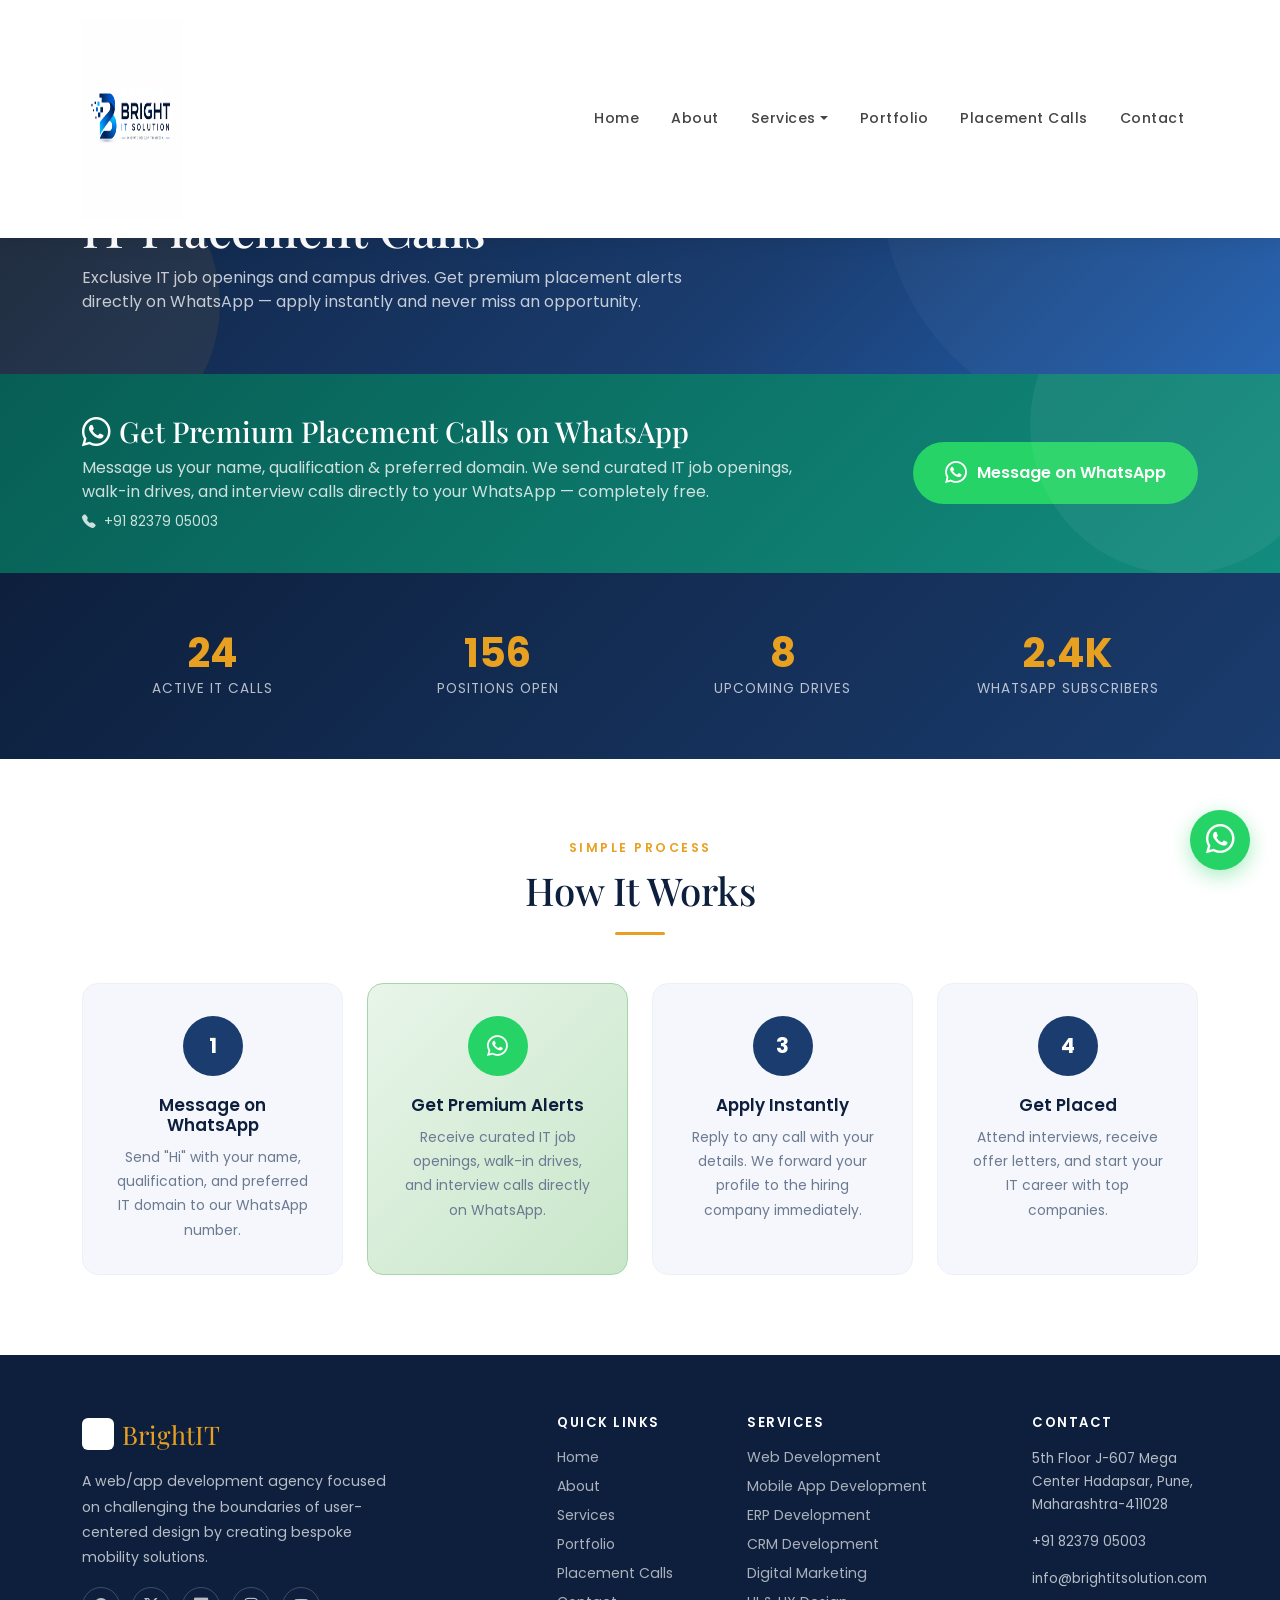
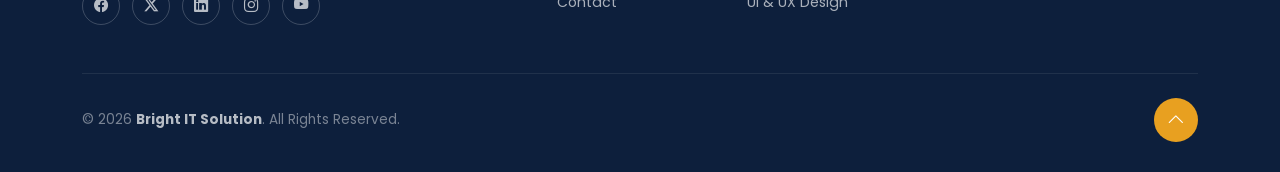
==== placement-calls-in-pune.html @ c4bff328 "Fix HTML syntax for image tag in navbar" ====
<!DOCTYPE html>
<html lang="en">
<head>
  <meta charset="UTF-8" />
  <meta name="viewport" content="width=device-width, initial-scale=1.0" />
  <title>Placement Calls - IT Recruitment | Bright IT Solution</title>

  <!-- Bootstrap 5 -->
  <link href="https://cdn.jsdelivr.net/npm/bootstrap@5.3.3/dist/css/bootstrap.min.css" rel="stylesheet" />
  <!-- Bootstrap Icons -->
  <link href="https://cdn.jsdelivr.net/npm/bootstrap-icons@1.11.3/font/bootstrap-icons.min.css" rel="stylesheet" />
  <!-- Google Fonts -->
  <link href="https://fonts.googleapis.com/css2?family=Poppins:wght@300;400;500;600;700&family=Playfair+Display:wght@700&display=swap" rel="stylesheet" />

  <style>
    :root {
      --primary: #1a3c6e;
      --accent: #e8a020;
      --dark: #0d1f3c;
      --light-bg: #f5f7fc;
      --text-muted-custom: #6c7a92;
      --success: #25d366;
      --success-dark: #128c7e;
      --whatsapp: #25d366;
    }

    * { scroll-behavior: smooth; }

    body {
      font-family: 'Poppins', sans-serif;
      color: #333;
      overflow-x: hidden;
      padding-top: 80px;
    }

    /* ── Navbar ── */
    .navbar {
      background: #fff;
      box-shadow: 0 2px 20px rgba(0,0,0,0.08);
      padding: 14px 0;
      transition: all 0.3s;
      z-index: 1050;
    }
    .navbar.scrolled {
      padding: 8px 0;
      box-shadow: 0 4px 30px rgba(0,0,0,0.12);
    }
    .navbar-brand {
      font-family: 'Playfair Display', serif;
      font-size: 1.6rem;
      color: var(--primary) !important;
      letter-spacing: 1px;
    }
    .navbar-brand span { color: var(--accent); }
    .nav-link {
      font-size: 0.88rem;
      font-weight: 500;
      color: #444 !important;
      letter-spacing: 0.5px;
      padding: 6px 14px !important;
      transition: color 0.2s;
    }
    .nav-link:hover, .nav-link.active { color: var(--accent) !important; }
    .dropdown-menu { border: none; box-shadow: 0 8px 30px rgba(0,0,0,0.1); border-radius: 10px; }
    .dropdown-item { font-size: 0.85rem; padding: 8px 20px; }
    .dropdown-item:hover { background: var(--light-bg); color: var(--primary); }

    /* ── Page Header ── */
    .page-header {
      background: linear-gradient(135deg, var(--dark) 0%, var(--primary) 60%, #2260b0 100%);
      padding: 80px 0 60px;
      position: relative;
      overflow: hidden;
    }
    .page-header::before {
      content: '';
      position: absolute;
      width: 500px;
      height: 500px;
      background: rgba(255,255,255,0.03);
      border-radius: 50%;
      top: -150px;
      right: -100px;
    }
    .page-header::after {
      content: '';
      position: absolute;
      width: 300px;
      height: 300px;
      background: rgba(232,160,32,0.08);
      border-radius: 50%;
      bottom: -80px;
      left: -80px;
    }
    .page-header h1 {
      font-family: 'Playfair Display', serif;
      color: #fff;
      font-size: clamp(2rem, 4vw, 3rem);
      position: relative;
      z-index: 2;
    }
    .page-header p {
      color: rgba(255,255,255,0.75);
      max-width: 600px;
      position: relative;
      z-index: 2;
    }
    .breadcrumb-nav {
      position: relative;
      z-index: 2;
    }
    .breadcrumb-nav a {
      color: rgba(255,255,255,0.6);
      text-decoration: none;
      font-size: 0.85rem;
      transition: color 0.2s;
    }
    .breadcrumb-nav a:hover { color: var(--accent); }
    .breadcrumb-nav span { color: rgba(255,255,255,0.4); font-size: 0.85rem; }

    /* ── WhatsApp CTA Banner ── */
    .whatsapp-banner {
      background: linear-gradient(135deg, #075e54, #128c7e);
      padding: 40px 0;
      position: relative;
      overflow: hidden;
    }
    .whatsapp-banner::before {
      content: '';
      position: absolute;
      width: 300px;
      height: 300px;
      background: rgba(255,255,255,0.05);
      border-radius: 50%;
      top: -100px;
      right: -50px;
    }
    .whatsapp-banner h3 {
      font-family: 'Playfair Display', serif;
      color: #fff;
      font-size: 1.8rem;
      margin-bottom: 0.5rem;
    }
    .whatsapp-banner p {
      color: rgba(255,255,255,0.8);
      margin-bottom: 0;
    }
    .btn-whatsapp {
      background: #25d366;
      color: #fff;
      border: none;
      padding: 14px 32px;
      border-radius: 50px;
      font-weight: 600;
      font-size: 1rem;
      transition: all 0.3s;
      display: inline-flex;
      align-items: center;
      gap: 10px;
      text-decoration: none;
    }
    .btn-whatsapp:hover {
      background: #128c7e;
      color: #fff;
      transform: translateY(-2px);
      box-shadow: 0 8px 25px rgba(37,211,102,0.4);
    }
    .btn-whatsapp i { font-size: 1.4rem; }
    .whatsapp-number {
      font-size: 0.85rem;
      color: rgba(255,255,255,0.7);
      margin-top: 0.5rem;
    }

    /* ── Section Titles ── */
    .section-subtitle {
      font-size: 0.78rem;
      font-weight: 600;
      letter-spacing: 2.5px;
      text-transform: uppercase;
      color: var(--accent);
      display: block;
      margin-bottom: 0.5rem;
    }
    .section-title {
      font-family: 'Playfair Display', serif;
      font-size: clamp(1.6rem, 3vw, 2.4rem);
      color: var(--dark);
      line-height: 1.3;
    }
    .section-divider {
      width: 50px; height: 3px;
      background: var(--accent);
      border-radius: 2px;
      margin: 1rem 0 1.5rem;
    }

    /* ── Filter Bar ── */
    .filter-bar {
      background: #fff;
      border-radius: 16px;
      padding: 1.5rem 2rem;
      box-shadow: 0 4px 25px rgba(0,0,0,0.06);
      margin-bottom: 2rem;
      display: flex;
      flex-wrap: wrap;
      gap: 1rem;
      align-items: center;
    }
    .filter-bar .filter-group {
      display: flex;
      align-items: center;
      gap: 0.5rem;
    }
    .filter-bar label {
      font-size: 0.85rem;
      font-weight: 500;
      color: var(--dark);
      margin-bottom: 0;
      white-space: nowrap;
    }
    .filter-bar .form-select, .filter-bar .form-control {
      border: 1.5px solid #e5e9f2;
      border-radius: 10px;
      padding: 10px 14px;
      font-size: 0.85rem;
      min-width: 180px;
    }
    .filter-bar .form-select:focus, .filter-bar .form-control:focus {
      border-color: var(--primary);
      box-shadow: 0 0 0 3px rgba(26,60,110,0.1);
    }
    .btn-filter {
      background: var(--primary);
      color: #fff;
      border: none;
      padding: 10px 24px;
      border-radius: 10px;
      font-weight: 500;
      font-size: 0.85rem;
      transition: all 0.3s;
    }
    .btn-filter:hover { background: var(--dark); }
    .btn-reset {
      background: transparent;
      color: var(--text-muted-custom);
      border: 1.5px solid #e5e9f2;
      padding: 10px 24px;
      border-radius: 10px;
      font-weight: 500;
      font-size: 0.85rem;
      transition: all 0.3s;
    }
    .btn-reset:hover { border-color: var(--primary); color: var(--primary); }

    /* ── Call Cards ── */
    .call-card {
      background: #fff;
      border-radius: 16px;
      padding: 0;
      box-shadow: 0 4px 25px rgba(0,0,0,0.06);
      border: 1px solid #eef0f8;
      transition: all 0.35s;
      overflow: hidden;
      height: 100%;
    }
    .call-card:hover {
      box-shadow: 0 20px 50px rgba(26,60,110,0.1);
      transform: translateY(-6px);
      border-color: transparent;
    }
    .call-card .card-header {
      background: linear-gradient(135deg, var(--primary), var(--dark));
      padding: 1.2rem 1.5rem;
      color: #fff;
      display: flex;
      justify-content: space-between;
      align-items: center;
    }
    .call-card .card-header h5 {
      font-size: 1rem;
      font-weight: 600;
      margin: 0;
    }
    .call-card .card-header .company-badge {
      background: rgba(255,255,255,0.15);
      padding: 4px 12px;
      border-radius: 20px;
      font-size: 0.75rem;
      font-weight: 500;
    }
    .call-card .card-body {
      padding: 1.5rem;
    }
    .call-card .detail-row {
      display: flex;
      align-items: center;
      gap: 0.75rem;
      margin-bottom: 0.75rem;
      font-size: 0.87rem;
      color: var(--text-muted-custom);
    }
    .call-card .detail-row i {
      color: var(--primary);
      font-size: 1rem;
      width: 20px;
      text-align: center;
    }
    .call-card .detail-row strong {
      color: var(--dark);
      font-weight: 600;
    }
    .call-card .tags {
      display: flex;
      flex-wrap: wrap;
      gap: 0.4rem;
      margin: 1rem 0;
    }
    .call-card .tag {
      background: var(--light-bg);
      color: var(--primary);
      padding: 4px 12px;
      border-radius: 20px;
      font-size: 0.75rem;
      font-weight: 500;
    }
    .call-card .card-footer {
      padding: 1rem 1.5rem;
      border-top: 1px solid #eef0f8;
      display: flex;
      justify-content: space-between;
      align-items: center;
    }
    .call-card .status-badge {
      padding: 4px 12px;
      border-radius: 20px;
      font-size: 0.75rem;
      font-weight: 600;
    }
    .status-open { background: #e8f5e9; color: #28a745; }
    .status-closed { background: #f8d7da; color: #dc3545; }
    .status-upcoming { background: #fff3cd; color: #856404; }
    .btn-apply {
      background: var(--accent);
      color: #fff;
      border: none;
      padding: 8px 24px;
      border-radius: 50px;
      font-weight: 600;
      font-size: 0.85rem;
      transition: all 0.3s;
    }
    .btn-apply:hover { background: #c8891a; color: #fff; transform: translateY(-2px); }
    .btn-apply:disabled {
      background: #ccc;
      cursor: not-allowed;
      transform: none;
    }

    /* ── Premium Badge ── */
    .premium-badge {
      position: absolute;
      top: 12px;
      right: 12px;
      background: linear-gradient(135deg, #ffd700, #ffaa00);
      color: #fff;
      padding: 4px 12px;
      border-radius: 20px;
      font-size: 0.7rem;
      font-weight: 700;
      text-transform: uppercase;
      letter-spacing: 1px;
      z-index: 10;
      box-shadow: 0 4px 15px rgba(255,170,0,0.3);
    }
    .call-card-wrapper {
      position: relative;
    }

    /* ── Upcoming Drives ── */
    #upcoming { padding: 80px 0; background: var(--light-bg); }
    .drive-card {
      background: #fff;
      border-radius: 16px;
      padding: 1.5rem;
      box-shadow: 0 4px 25px rgba(0,0,0,0.06);
      border: 1px solid #eef0f8;
      transition: all 0.35s;
      display: flex;
      align-items: flex-start;
      gap: 1.2rem;
    }
    .drive-card:hover {
      box-shadow: 0 15px 40px rgba(26,60,110,0.08);
      transform: translateY(-4px);
    }
    .drive-date {
      min-width: 70px;
      text-align: center;
      background: var(--primary);
      color: #fff;
      border-radius: 12px;
      padding: 0.8rem 0.5rem;
    }
    .drive-date .day {
      font-size: 1.5rem;
      font-weight: 700;
      line-height: 1;
      display: block;
    }
    .drive-date .month {
      font-size: 0.7rem;
      text-transform: uppercase;
      letter-spacing: 1px;
    }
    .drive-info h5 {
      font-size: 1rem;
      font-weight: 600;
      color: var(--dark);
      margin-bottom: 0.3rem;
    }
    .drive-info p {
      font-size: 0.85rem;
      color: var(--text-muted-custom);
      margin: 0;
      line-height: 1.6;
    }
    .drive-info .meta {
      display: flex;
      flex-wrap: wrap;
      gap: 1rem;
      margin-top: 0.5rem;
      font-size: 0.8rem;
      color: var(--text-muted-custom);
    }
    .drive-info .meta i { color: var(--accent); margin-right: 4px; }

    /* ── How It Works ── */
    #how-it-works { padding: 80px 0; background: #fff; }
    .step-card {
      background: var(--light-bg);
      border-radius: 16px;
      padding: 2rem;
      height: 100%;
      text-align: center;
      position: relative;
      border: 1px solid #eef0f8;
      transition: all 0.35s;
    }
    .step-card:hover {
      background: #fff;
      box-shadow: 0 15px 40px rgba(26,60,110,0.08);
      transform: translateY(-4px);
    }
    .step-number-circle {
      width: 60px; height: 60px;
      border-radius: 50%;
      background: var(--primary);
      color: #fff;
      display: flex; align-items: center; justify-content: center;
      font-weight: 700;
      font-size: 1.3rem;
      margin: 0 auto 1.2rem;
    }
    .step-card h5 { font-size: 1.05rem; font-weight: 600; color: var(--dark); margin-bottom: 0.6rem; }
    .step-card p { font-size: 0.87rem; color: var(--text-muted-custom); line-height: 1.75; margin: 0; }
    .whatsapp-step {
      background: linear-gradient(135deg, #e8f5e9, #c8e6c9);
      border-color: #a5d6a7;
    }
    .whatsapp-step .step-number-circle {
      background: #25d366;
    }

    /* ── Stats ── */
    .stats-section {
      background: linear-gradient(135deg, var(--dark), var(--primary));
      padding: 60px 0;
    }
    .stats-section .stat-item {
      text-align: center;
      color: #fff;
    }
    .stats-section .stat-item .number {
      font-size: 2.5rem;
      font-weight: 700;
      color: var(--accent);
      line-height: 1;
    }
    .stats-section .stat-item .label {
      font-size: 0.85rem;
      color: rgba(255,255,255,0.7);
      margin-top: 6px;
      text-transform: uppercase;
      letter-spacing: 1px;
    }

    /* ── Floating WhatsApp Button ── */
    .float-whatsapp {
      position: fixed;
      bottom: 30px;
      right: 30px;
      width: 60px;
      height: 60px;
      background: #25d366;
      color: #fff;
      border-radius: 50%;
      display: flex;
      align-items: center;
      justify-content: center;
      font-size: 1.8rem;
      box-shadow: 0 6px 20px rgba(37,211,102,0.4);
      z-index: 9999;
      transition: all 0.3s;
      text-decoration: none;
      animation: pulse 2s infinite;
    }
    .float-whatsapp:hover {
      background: #128c7e;
      color: #fff;
      transform: scale(1.1);
    }
    @keyframes pulse {
      0% { box-shadow: 0 0 0 0 rgba(37,211,102,0.5); }
      70% { box-shadow: 0 0 0 15px rgba(37,211,102,0); }
      100% { box-shadow: 0 0 0 0 rgba(37,211,102,0); }
    }

    /* ── Footer ── */
    footer {
      background: var(--dark);
      color: rgba(255,255,255,0.7);
      padding: 60px 0 30px;
    }
    footer .brand {
      font-family: 'Playfair Display', serif;
      font-size: 1.6rem;
      color: #fff;
    }
    footer .brand span { color: var(--accent); }
    footer h6 { color: #fff; font-weight: 600; text-transform: uppercase; letter-spacing: 1.5px; font-size: 0.82rem; margin-bottom: 1rem; }
    footer a { color: rgba(255,255,255,0.65); text-decoration: none; font-size: 0.88rem; transition: color 0.2s; display: block; margin-bottom: 8px; }
    footer a:hover { color: var(--accent); }
    .social-btn {
      display: inline-flex; align-items: center; justify-content: center;
      width: 38px; height: 38px;
      border-radius: 50%;
      border: 1.5px solid rgba(255,255,255,0.2);
      color: rgba(255,255,255,0.7) !important;
      font-size: 0.9rem;
      transition: all 0.3s;
      margin-right: 8px;
    }
    .social-btn:hover { background: var(--accent); border-color: var(--accent); color: #fff !important; transform: translateY(-3px); }
    .footer-bottom {
      border-top: 1px solid rgba(255,255,255,0.08);
      margin-top: 40px;
      padding-top: 24px;
      font-size: 0.85rem;
      color: rgba(255,255,255,0.45);
    }
    .back-to-top {
      width: 44px; height: 44px;
      background: var(--accent);
      color: #fff;
      border-radius: 50%;
      display: flex; align-items: center; justify-content: center;
      font-size: 1.1rem;
      cursor: pointer;
      transition: all 0.3s;
      border: none;
    }
    .back-to-top:hover { background: #c8891a; transform: translateY(-3px); }

    /* ── Animations ── */
    .fade-up {
      opacity: 0;
      transform: translateY(30px);
      transition: opacity 0.6s ease, transform 0.6s ease;
    }
    .fade-up.visible { opacity: 1; transform: translateY(0); }

    @media (max-width: 991px) {
      .filter-bar { flex-direction: column; align-items: stretch; }
      .filter-bar .filter-group { width: 100%; }
      .filter-bar .form-select, .filter-bar .form-control { width: 100%; }
      .whatsapp-banner { text-align: center; }
      .whatsapp-banner .btn-whatsapp { margin-top: 1rem; }
    }
  </style>
<base target="_blank">
</head>
<body>

<!-- ══════════════ NAVBAR ══════════════ -->
<nav class="navbar navbar-expand-lg fixed-top" id="mainNav">
  <div class="container">
    <a class="navbar-brand d-flex align-items-center gap-2" href="index.html">
      <img src="logo.jpg" alt="Bright IT Solution" style="height:200px;width:100px";>
    </a>
    <button class="navbar-toggler border-0" type="button" data-bs-toggle="collapse" data-bs-target="#navMenu" aria-controls="navMenu" aria-expanded="false" aria-label="Toggle navigation">
      <span class="navbar-toggler-icon"></span>
    </button>
    <div class="collapse navbar-collapse" id="navMenu">
      <ul class="navbar-nav ms-auto align-items-lg-center gap-lg-1">
        <li class="nav-item"><a class="nav-link" href="index.html">Home</a></li>
        <li class="nav-item"><a class="nav-link" href="index.html#about">About</a></li>
        <li class="nav-item dropdown">
          <a class="nav-link dropdown-toggle" href="index.html#services" role="button" data-bs-toggle="dropdown">Services</a>
          <ul class="dropdown-menu">
            <li><a class="dropdown-item" href="index.html#services">Web Development</a></li>
            <li><a class="dropdown-item" href="index.html#services">Mobile App Development</a></li>
            <li><a class="dropdown-item" href="index.html#services">ERP Development</a></li>
            <li><a class="dropdown-item" href="index.html#services">Design UI &amp; UX</a></li>
            <li><a class="dropdown-item" href="index.html#services">CRM Development</a></li>
            <li><a class="dropdown-item" href="index.html#services">Digital Marketing</a></li>
            <li><a class="dropdown-item" href="index.html#services">Finance Domain</a></li>
            <li><a class="dropdown-item" href="index.html#services">Bank Application Domain</a></li>
            <li><a class="dropdown-item" href="index.html#services">Health Care Domain</a></li>
          </ul>
        </li>
        <li class="nav-item"><a class="nav-link" href="index.html#portfolio">Portfolio</a></li>
        <li class="nav-item"><a class="nav-link" href="placement-calls-in-pune.html">Placement Calls</a></li>
        <li class="nav-item"><a class="nav-link" href="index.html#contact">Contact</a></li>
      </ul>
    </div>
  </div>
</nav>

<!-- ══════════════ PAGE HEADER ══════════════ -->
<section class="page-header">
  <div class="container position-relative" style="z-index:2">
    <div class="breadcrumb-nav mb-3">
      <a href="index.html">Home</a>
      <span class="mx-2">/</span>
      <span style="color:var(--accent);font-size:0.85rem;">Placement Calls</span>
    </div>
    <h1>IT Placement Calls</h1>
    <p class="mb-0">Exclusive IT job openings and campus drives. Get premium placement alerts directly on WhatsApp — apply instantly and never miss an opportunity.</p>
  </div>
</section>

<!-- ══════════════ WHATSAPP CTA BANNER ══════════════ -->
<section class="whatsapp-banner">
  <div class="container">
    <div class="row align-items-center">
      <div class="col-lg-8">
        <h3><i class="bi bi-whatsapp me-2"></i>Get Premium Placement Calls on WhatsApp</h3>
        <p class="mb-0">Message us your name, qualification & preferred domain. We send curated IT job openings, walk-in drives, and interview calls directly to your WhatsApp — completely free.</p>
        <p class="whatsapp-number"><i class="bi bi-telephone-fill me-1"></i> +91 82379 05003</p>
      </div>
      <div class="col-lg-4 text-lg-end mt-3 mt-lg-0">
        <a href="https://wa.me/918237905003?text=Hi%2C%20I%20am%20interested%20in%20IT%20placement%20calls.%20My%20name%20is%20[Your%20Name]%20and%20I%20am%20a%20[Your%20Qualification]%20graduate%20looking%20for%20opportunities%20in%20[Your%20Domain]." 
           class="btn-whatsapp" target="_blank">
          <i class="bi bi-whatsapp"></i> Message on WhatsApp
        </a>
      </div>
    </div>
  </div>
</section>

<!-- ══════════════ STATS BAR ══════════════ -->
<section class="stats-section">
  <div class="container">
    <div class="row g-4">
      <div class="col-6 col-md-3">
        <div class="stat-item">
          <div class="number">24</div>
          <div class="label">Active IT Calls</div>
        </div>
      </div>
      <div class="col-6 col-md-3">
        <div class="stat-item">
          <div class="number">156</div>
          <div class="label">Positions Open</div>
        </div>
      </div>
      <div class="col-6 col-md-3">
        <div class="stat-item">
          <div class="number">8</div>
          <div class="label">Upcoming Drives</div>
        </div>
      </div>
      <div class="col-6 col-md-3">
        <div class="stat-item">
          <div class="number">2.4K</div>
          <div class="label">WhatsApp Subscribers</div>
        </div>
      </div>
    </div>
  </div>
</section>

<!-- ══════════════ HOW IT WORKS ══════════════ -->
<section id="how-it-works">
  <div class="container">
    <div class="text-center mb-5 fade-up">
      <span class="section-subtitle">Simple Process</span>
      <h2 class="section-title">How It Works</h2>
      <div class="section-divider mx-auto"></div>
    </div>
    <div class="row g-4">
      <div class="col-md-6 col-lg-3 fade-up">
        <div class="step-card">
          <div class="step-number-circle">1</div>
          <h5>Message on WhatsApp</h5>
          <p>Send "Hi" with your name, qualification, and preferred IT domain to our WhatsApp number.</p>
        </div>
      </div>
      <div class="col-md-6 col-lg-3 fade-up">
        <div class="step-card whatsapp-step">
          <div class="step-number-circle"><i class="bi bi-whatsapp"></i></div>
          <h5>Get Premium Alerts</h5>
          <p>Receive curated IT job openings, walk-in drives, and interview calls directly on WhatsApp.</p>
        </div>
      </div>
      <div class="col-md-6 col-lg-3 fade-up">
        <div class="step-card">
          <div class="step-number-circle">3</div>
          <h5>Apply Instantly</h5>
          <p>Reply to any call with your details. We forward your profile to the hiring company immediately.</p>
        </div>
      </div>
      <div class="col-md-6 col-lg-3 fade-up">
        <div class="step-card">
          <div class="step-number-circle">4</div>
          <h5>Get Placed</h5>
          <p>Attend interviews, receive offer letters, and start your IT career with top companies.</p>
        </div>
      </div>
    </div>
  </div>
</section>

<!-- ══════════════ FOOTER ══════════════ -->
<footer>
  <div class="container">
    <div class="row g-4">
      <div class="col-lg-4">
        <div class="brand mb-3 d-flex align-items-center gap-2">
          <img src="logo.jpg" alt="Bright IT Solution" style="height:32px;width:auto;border-radius:6px;filter:brightness(0) invert(1);">
          <span>Bright<span>IT</span></span>
        </div>
        <p style="font-size:0.88rem;line-height:1.8;max-width:320px">A web/app development agency focused on challenging the boundaries of user-centered design by creating bespoke mobility solutions.</p>
        <div class="mt-3">
          <a href="#" class="social-btn"><i class="bi bi-facebook"></i></a>
          <a href="#" class="social-btn"><i class="bi bi-twitter-x"></i></a>
          <a href="#" class="social-btn"><i class="bi bi-linkedin"></i></a>
          <a href="#" class="social-btn"><i class="bi bi-instagram"></i></a>
          <a href="#" class="social-btn"><i class="bi bi-youtube"></i></a>
        </div>
      </div>
      <div class="col-sm-6 col-lg-2 offset-lg-1">
        <h6>Quick Links</h6>
        <a href="index.html">Home</a>
        <a href="index.html#about">About</a>
        <a href="index.html#services">Services</a>
        <a href="index.html#portfolio">Portfolio</a>
        <a href="placement-calls.html">Placement Calls</a>
        <a href="index.html#contact">Contact</a>
      </div>
      <div class="col-sm-6 col-lg-3">
        <h6>Services</h6>
        <a href="index.html#services">Web Development</a>
        <a href="index.html#services">Mobile App Development</a>
        <a href="index.html#services">ERP Development</a>
        <a href="index.html#services">CRM Development</a>
        <a href="index.html#services">Digital Marketing</a>
        <a href="index.html#services">UI &amp; UX Design</a>
      </div>
      <div class="col-lg-2">
        <h6>Contact</h6>
        <p style="font-size:0.85rem;line-height:1.7">5th Floor J-607 Mega Center Hadapsar, Pune, Maharashtra-411028</p>
        <p style="font-size:0.85rem">+91 82379 05003</p>
        <p style="font-size:0.85rem">info@brightitsolution.com</p>
      </div>
    </div>
    <div class="footer-bottom d-flex flex-wrap justify-content-between align-items-center gap-3">
      <p class="mb-0">&copy; 2026 <strong style="color:rgba(255,255,255,0.7)">Bright IT Solution</strong>. All Rights Reserved.</p>
      <button class="back-to-top" onclick="window.scrollTo({top:0,behavior:'smooth'})" aria-label="Back to top">
        <i class="bi bi-chevron-up"></i>
      </button>
    </div>
  </div>
</footer>

<!-- ══════════════ FLOATING WHATSAPP BUTTON ══════════════ -->
<a href="https://wa.me/918237905003?text=Hi%2C%20I%20am%20interested%20in%20IT%20placement%20calls.%20My%20name%20is%20[Your%20Name]%20and%20I%20am%20a%20[Your%20Qualification]%20graduate%20looking%20for%20opportunities%20in%20[Your%20Domain]." 
   class="float-whatsapp" target="_blank" title="Get Placement Calls on WhatsApp">
  <i class="bi bi-whatsapp"></i>
</a>

<!-- Bootstrap JS -->
<script src="https://cdn.jsdelivr.net/npm/bootstrap@5.3.3/dist/js/bootstrap.bundle.min.js"></script>

<script>
  // Navbar scroll effect
  window.addEventListener('scroll', () => {
    const nav = document.getElementById('mainNav');
    nav.classList.toggle('scrolled', window.scrollY > 50);
  });

  // Intersection Observer for fade-up animations
  const observer = new IntersectionObserver((entries) => {
    entries.forEach((entry, i) => {
      if (entry.isIntersecting) {
        setTimeout(() => entry.target.classList.add('visible'), i * 80);
        observer.unobserve(entry.target);
      }
    });
  }, { threshold: 0.1 });

  document.querySelectorAll('.fade-up').forEach(el => observer.observe(el));

  // Filter functionality
  function applyFilters() {
    const domain = document.getElementById('filterDomain').value;
    const exp = document.getElementById('filterExp').value;
    const location = document.getElementById('filterLocation').value;
    const cards = document.querySelectorAll('.call-card-wrapper');

    cards.forEach(card => {
      const cardDomain = card.dataset.domain;
      const cardExp = card.dataset.exp;
      const cardLocation = card.dataset.location;

      const matchDomain = domain === 'all' || cardDomain === domain;
      const matchExp = exp === 'all' || cardExp === exp;
      const matchLocation = location === 'all' || cardLocation === location;

      if (matchDomain && matchExp && matchLocation) {
        card.style.display = 'block';
        setTimeout(() => card.style.opacity = '1', 10);
      } else {
        card.style.opacity = '0';
        setTimeout(() => card.style.display = 'none', 300);
      }
    });
  }

  function resetFilters() {
    document.getElementById('filterDomain').value = 'all';
    document.getElementById('filterExp').value = 'all';
    document.getElementById('filterLocation').value = 'all';
    const cards = document.querySelectorAll('.call-card-wrapper');
    cards.forEach(card => {
      card.style.display = 'block';
      setTimeout(() => card.style.opacity = '1', 10);
    });
  }

  // Smooth active nav link on scroll
  const sections = document.querySelectorAll('section[id]');
  window.addEventListener('scroll', () => {
    let current = '';
    sections.forEach(s => {
      if (window.scrollY >= s.offsetTop - 120) current = s.id;
    });
    document.querySelectorAll('.nav-link').forEach(link => {
      link.classList.toggle('active', link.getAttribute('href') === '#' + current);
    });
  });
</script>
</body>
</html>
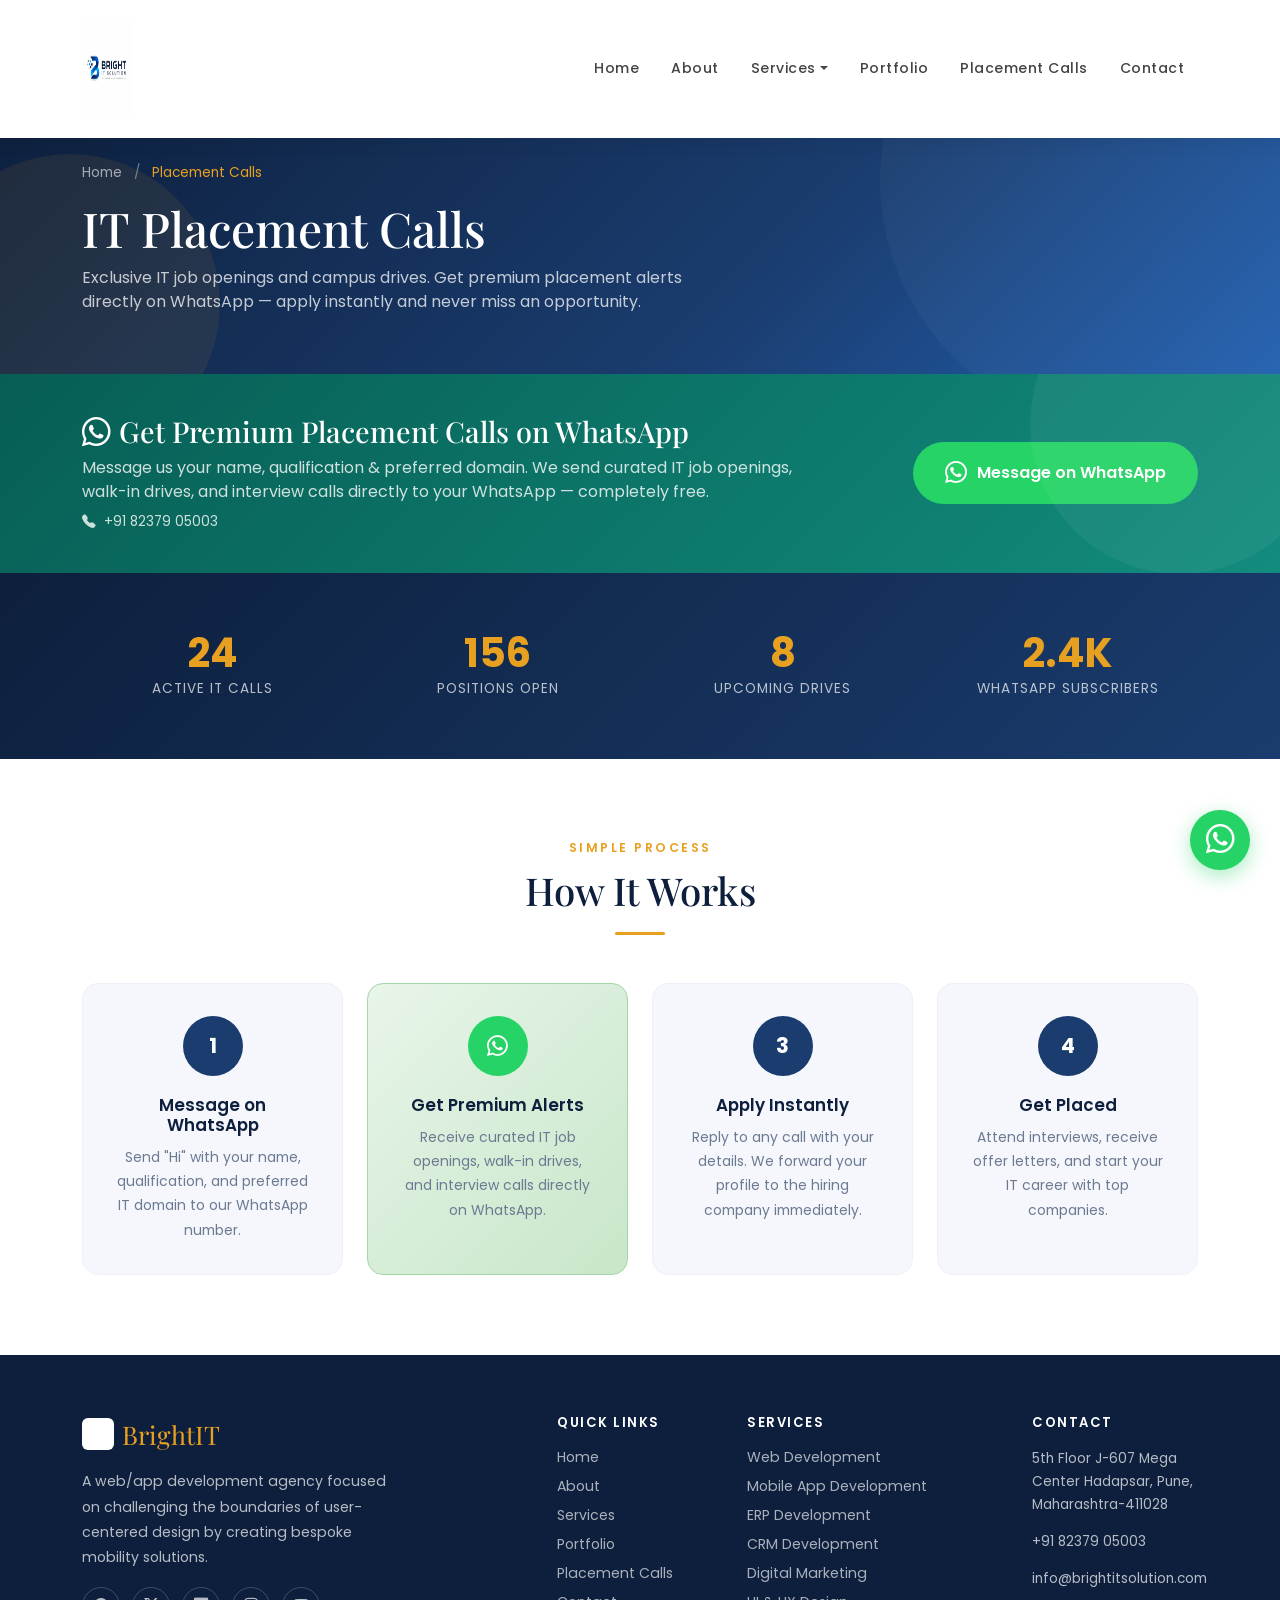
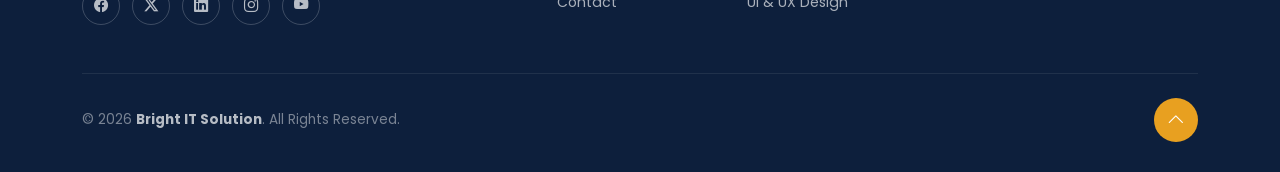
==== commit 171cfa80: "Resize logo image in navbar" ====
--- a/placement-calls-in-pune.html
+++ b/placement-calls-in-pune.html
@@ -596,7 +596,7 @@
 <nav class="navbar navbar-expand-lg fixed-top" id="mainNav">
   <div class="container">
     <a class="navbar-brand d-flex align-items-center gap-2" href="index.html">
-      <img src="logo.jpg" alt="Bright IT Solution" style="height:200px;width:100px";>
+      <img src="logo.jpg" alt="Bright IT Solution" style="height:100px;width:50px";>
     </a>
     <button class="navbar-toggler border-0" type="button" data-bs-toggle="collapse" data-bs-target="#navMenu" aria-controls="navMenu" aria-expanded="false" aria-label="Toggle navigation">
       <span class="navbar-toggler-icon"></span>
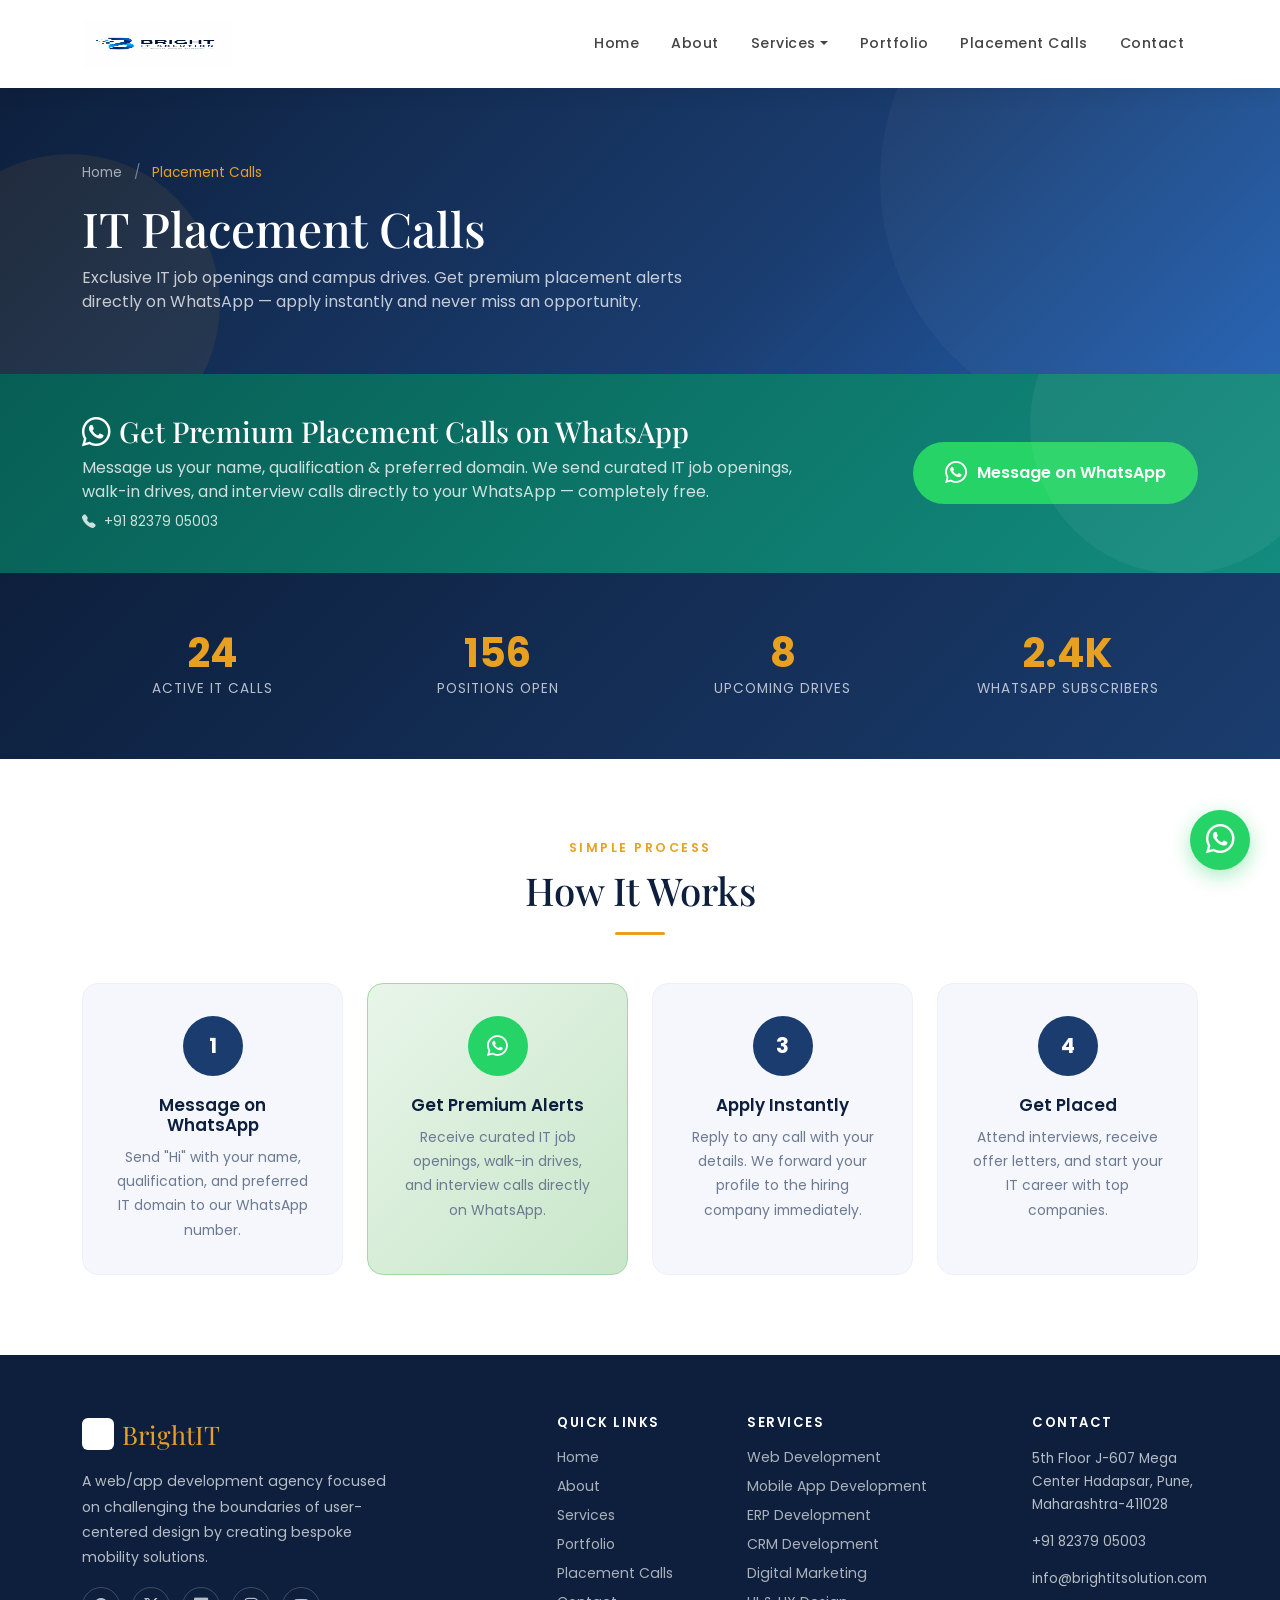
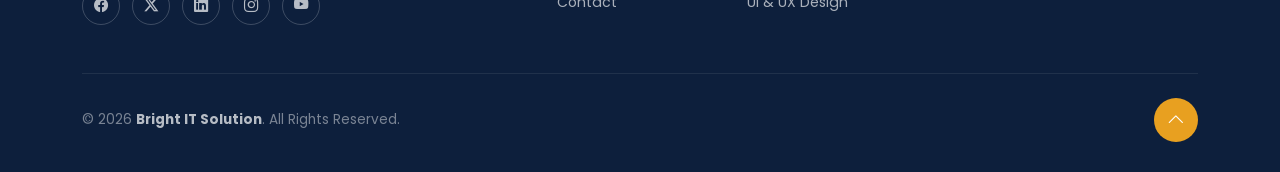
==== commit 8bea52ce: "Adjust logo dimensions in navbar" ====
--- a/placement-calls-in-pune.html
+++ b/placement-calls-in-pune.html
@@ -596,7 +596,7 @@
 <nav class="navbar navbar-expand-lg fixed-top" id="mainNav">
   <div class="container">
     <a class="navbar-brand d-flex align-items-center gap-2" href="index.html">
-      <img src="logo.jpg" alt="Bright IT Solution" style="height:100px;width:50px";>
+      <img src="logo.jpg" alt="Bright IT Solution" style="height:50px;width:150px";>
     </a>
     <button class="navbar-toggler border-0" type="button" data-bs-toggle="collapse" data-bs-target="#navMenu" aria-controls="navMenu" aria-expanded="false" aria-label="Toggle navigation">
       <span class="navbar-toggler-icon"></span>
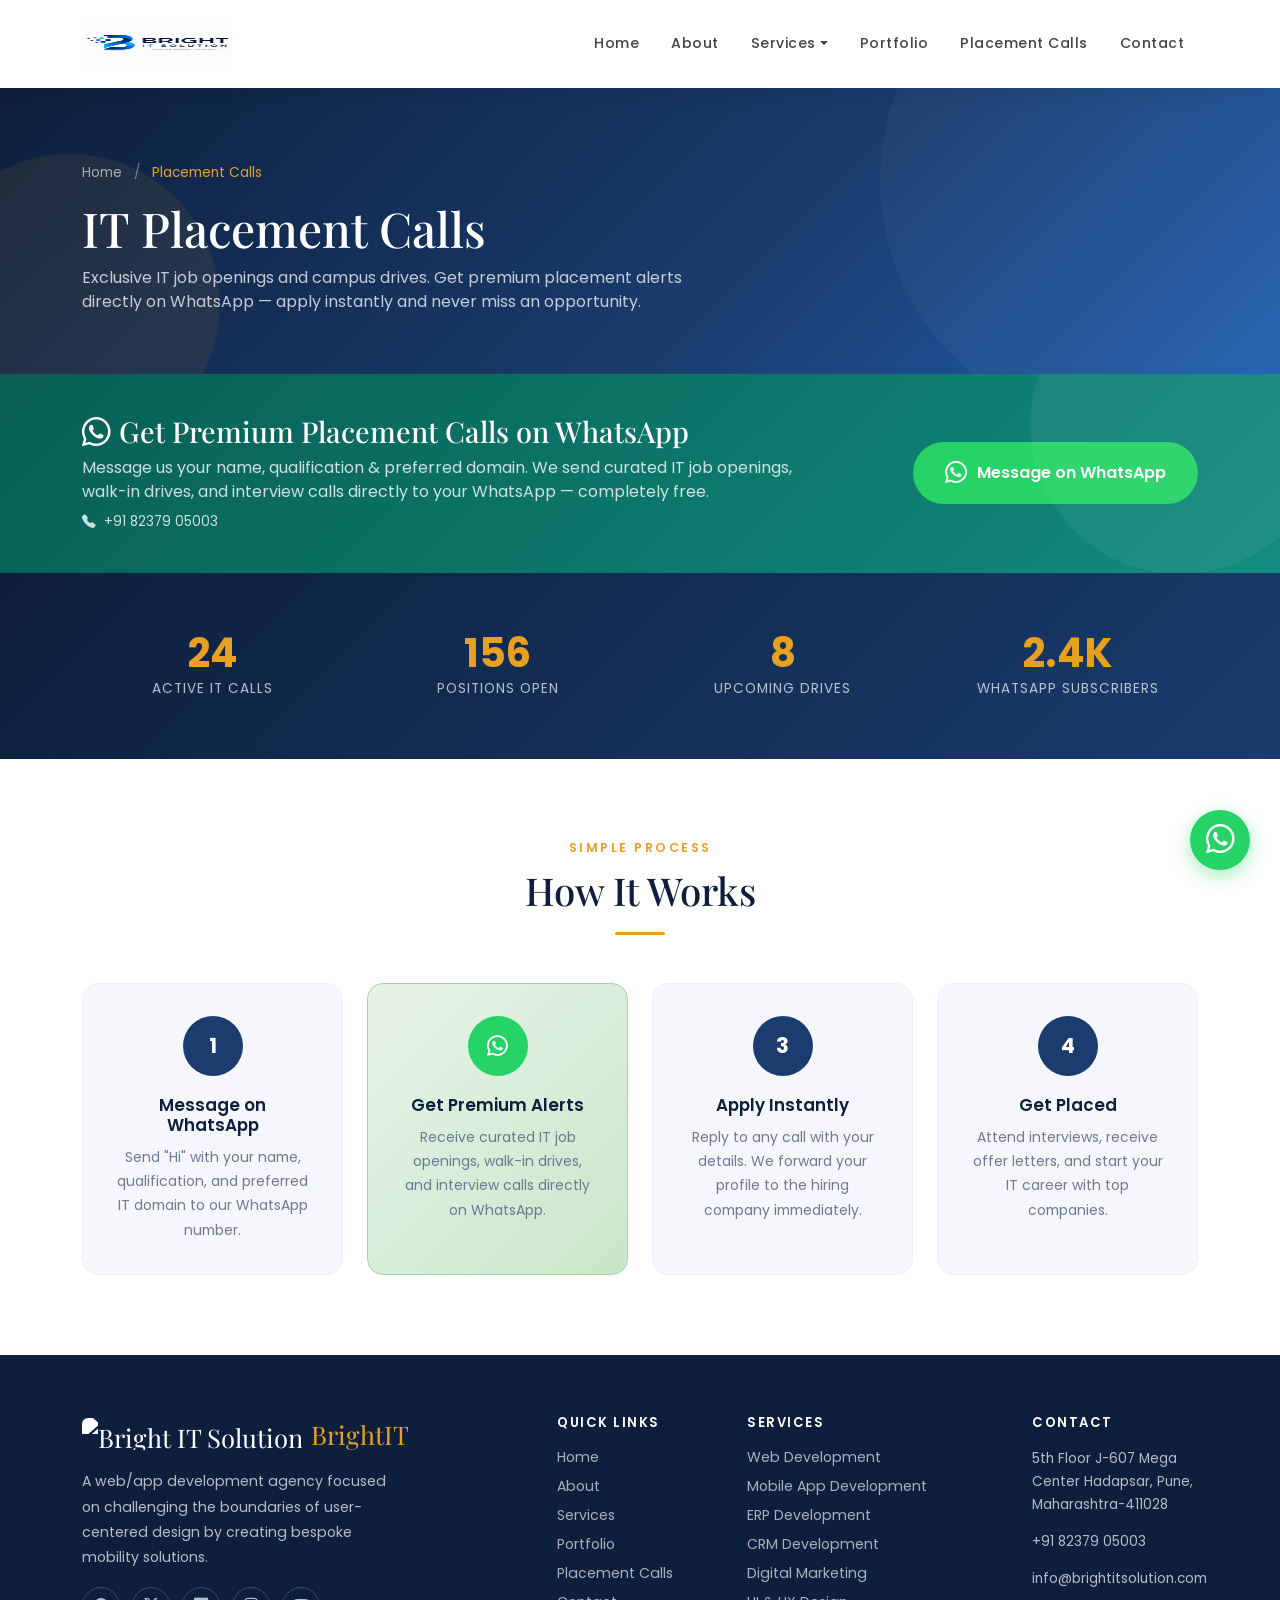
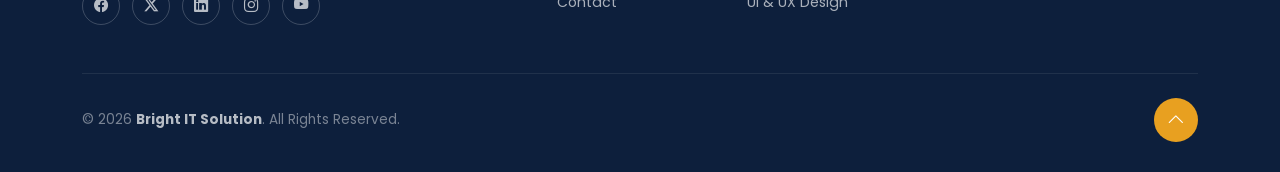
==== commit 009700ff: "Replace logo image from logo.jpg to logo.png" ====
--- a/placement-calls-in-pune.html
+++ b/placement-calls-in-pune.html
@@ -596,7 +596,7 @@
 <nav class="navbar navbar-expand-lg fixed-top" id="mainNav">
   <div class="container">
     <a class="navbar-brand d-flex align-items-center gap-2" href="index.html">
-      <img src="logo.jpg" alt="Bright IT Solution" style="height:50px;width:150px";>
+      <img src="logo.png" alt="Bright IT Solution" style="height:50px;width:150px";>
     </a>
     <button class="navbar-toggler border-0" type="button" data-bs-toggle="collapse" data-bs-target="#navMenu" aria-controls="navMenu" aria-expanded="false" aria-label="Toggle navigation">
       <span class="navbar-toggler-icon"></span>
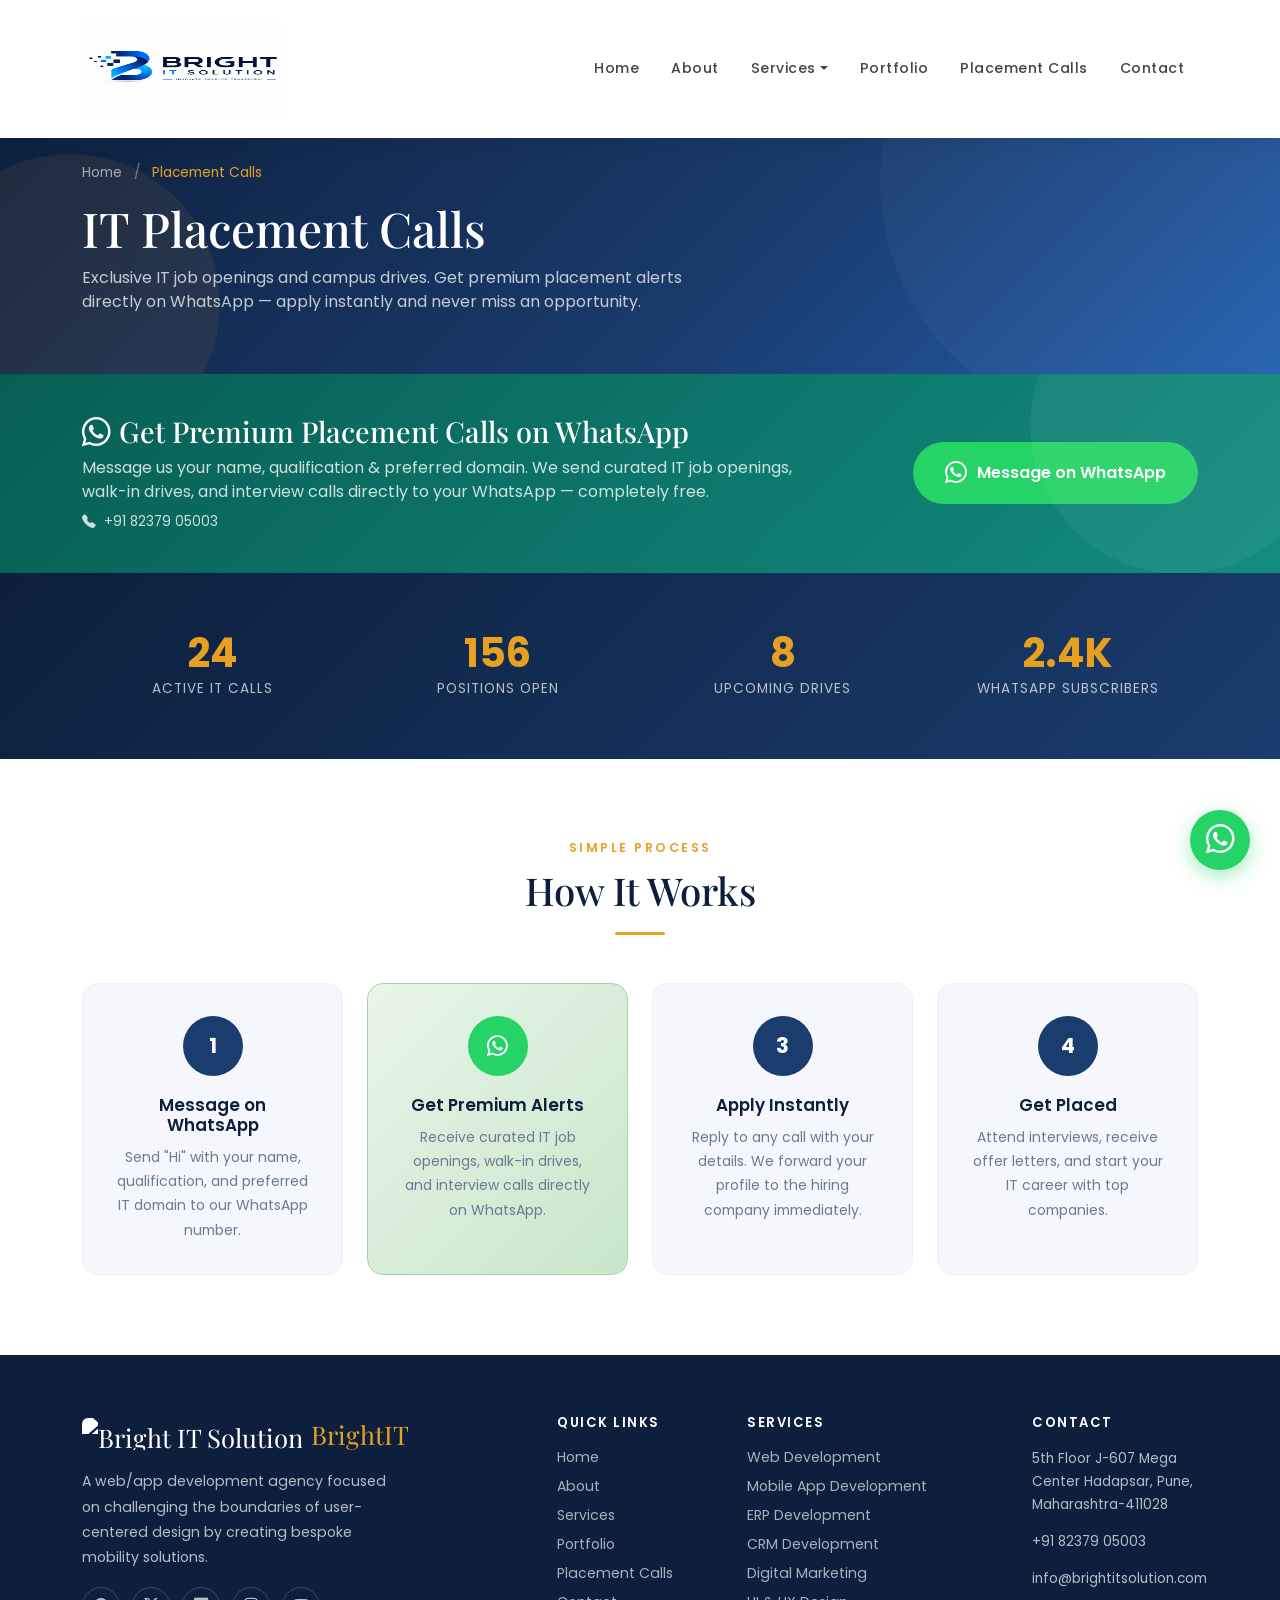
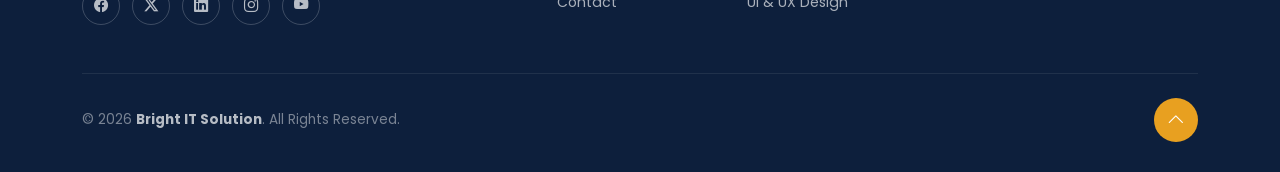
==== commit b63234b2: "Increase logo size in navbar" ====
--- a/placement-calls-in-pune.html
+++ b/placement-calls-in-pune.html
@@ -596,7 +596,7 @@
 <nav class="navbar navbar-expand-lg fixed-top" id="mainNav">
   <div class="container">
     <a class="navbar-brand d-flex align-items-center gap-2" href="index.html">
-      <img src="logo.png" alt="Bright IT Solution" style="height:50px;width:150px";>
+      <img src="logo.png" alt="Bright IT Solution" style="height:100px;width:200px";>
     </a>
     <button class="navbar-toggler border-0" type="button" data-bs-toggle="collapse" data-bs-target="#navMenu" aria-controls="navMenu" aria-expanded="false" aria-label="Toggle navigation">
       <span class="navbar-toggler-icon"></span>
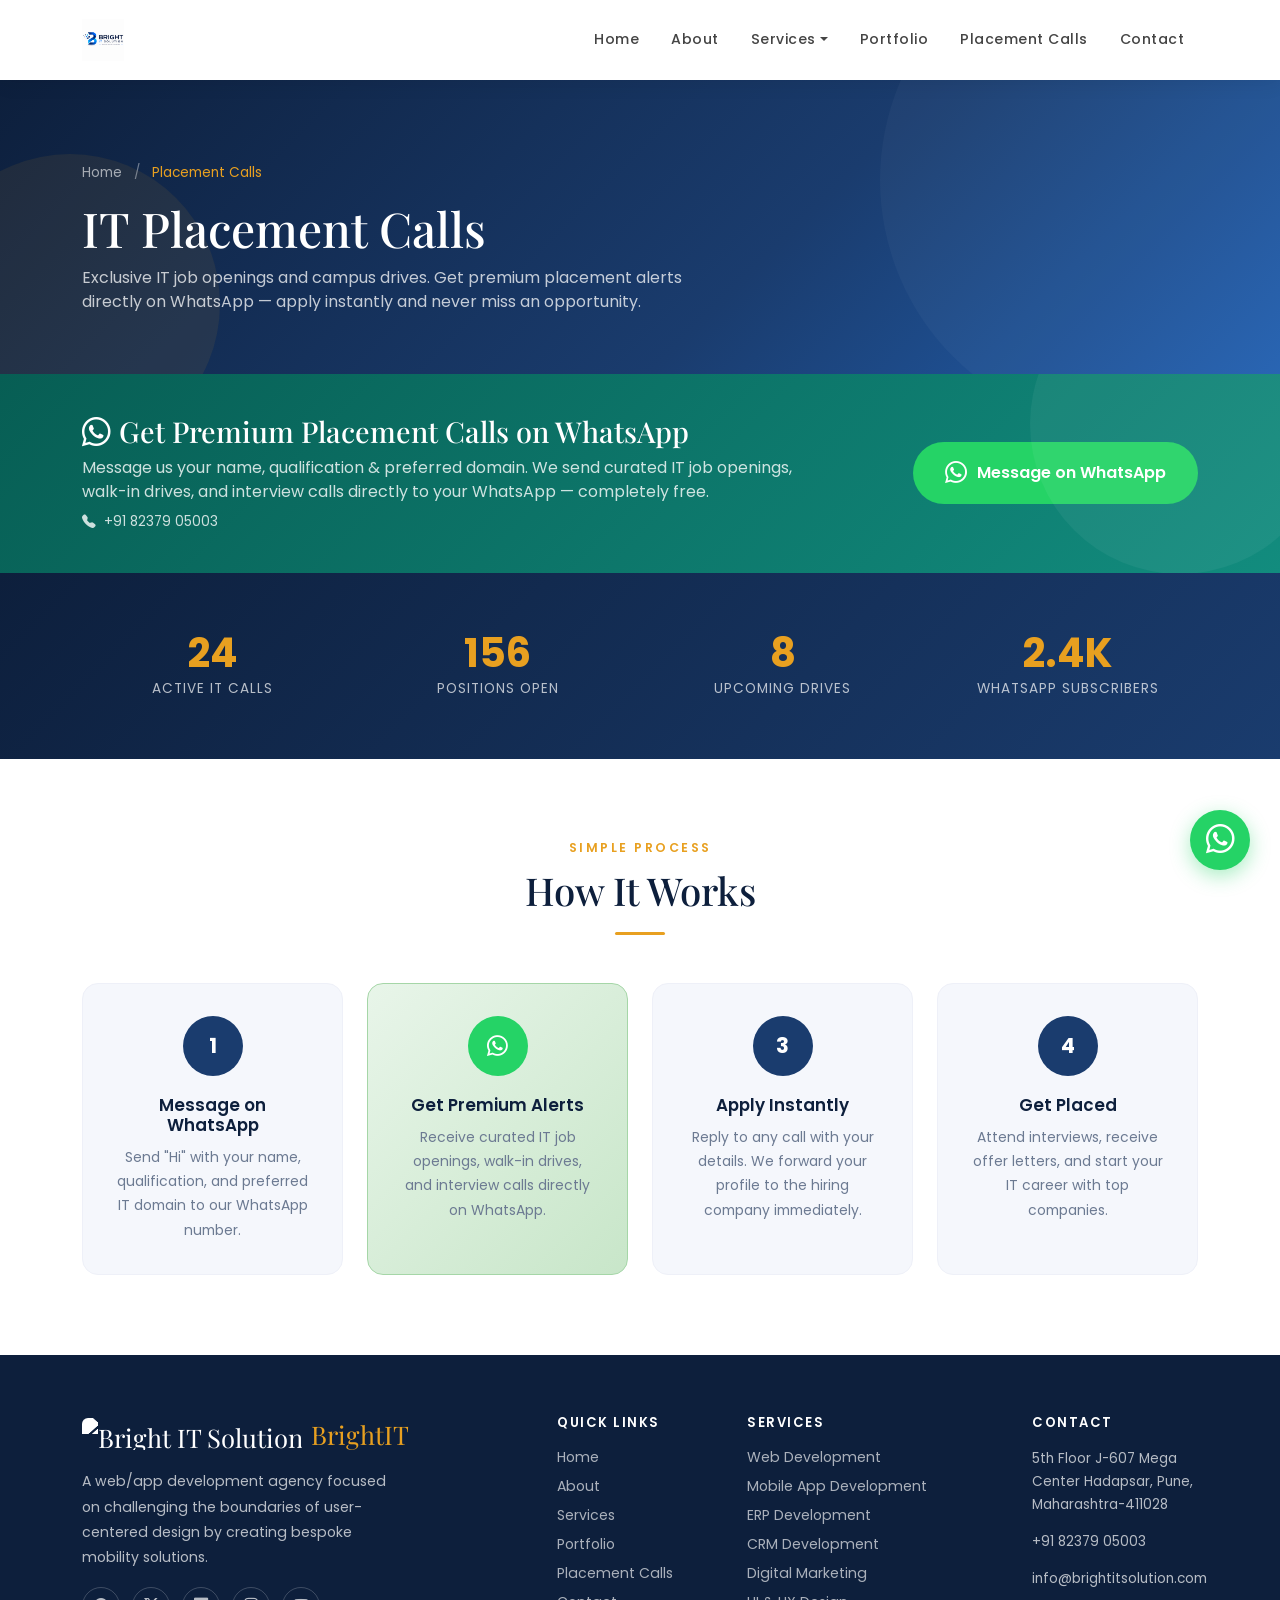
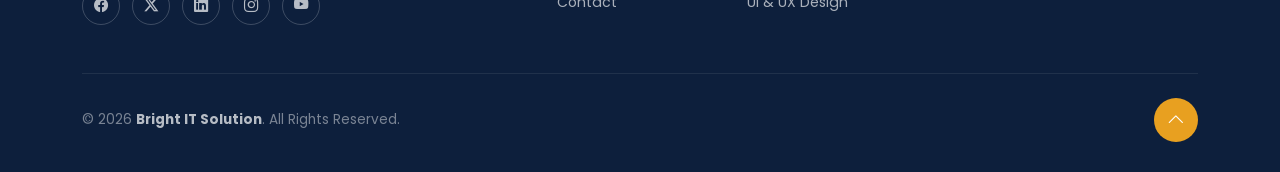
==== commit 13e6bc8f: "Update placement-calls-in-pune.html" ====
--- a/placement-calls-in-pune.html
+++ b/placement-calls-in-pune.html
@@ -596,8 +596,8 @@
 <nav class="navbar navbar-expand-lg fixed-top" id="mainNav">
   <div class="container">
     <a class="navbar-brand d-flex align-items-center gap-2" href="index.html">
-      <img src="logo.png" alt="Bright IT Solution" style="height:100px;width:200px";>
-    </a>
+  <img src="logo.png" alt="Bright IT Solution" style="height:42px; width:auto;">
+</a>
     <button class="navbar-toggler border-0" type="button" data-bs-toggle="collapse" data-bs-target="#navMenu" aria-controls="navMenu" aria-expanded="false" aria-label="Toggle navigation">
       <span class="navbar-toggler-icon"></span>
     </button>
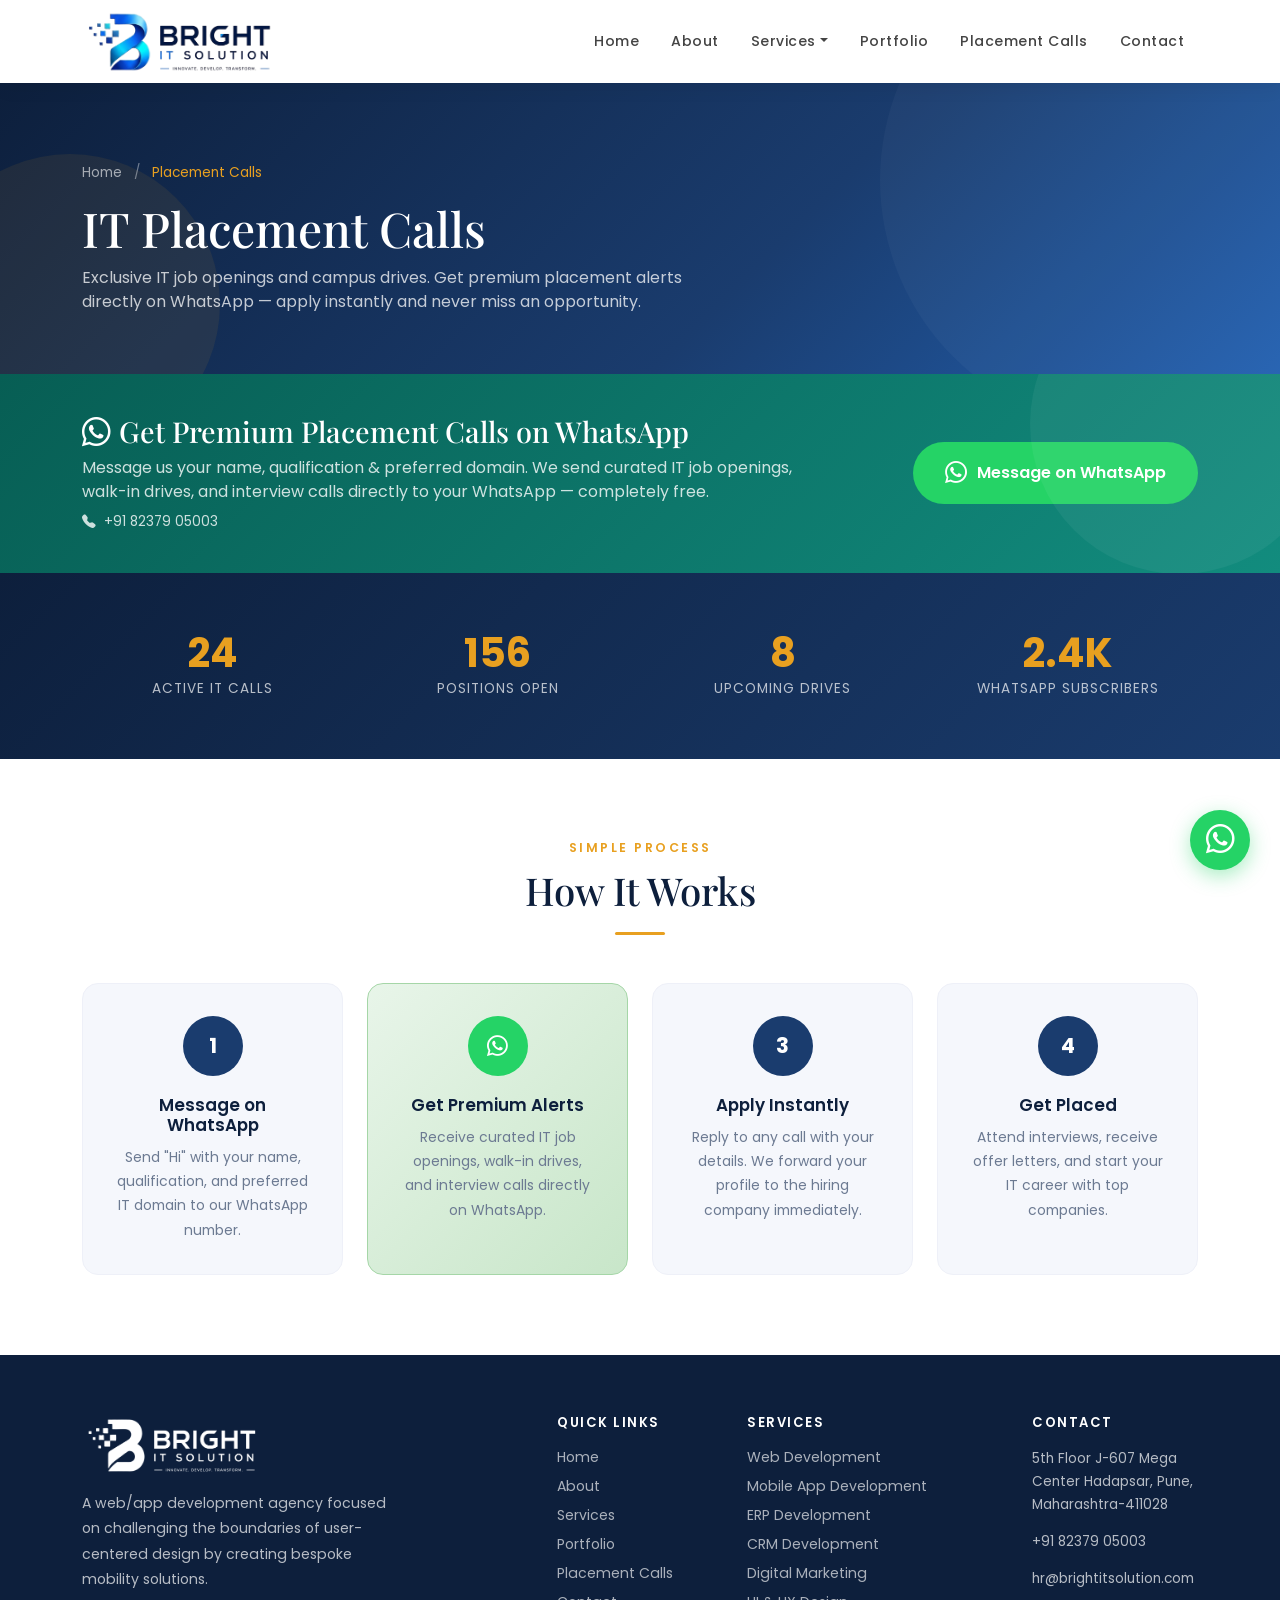
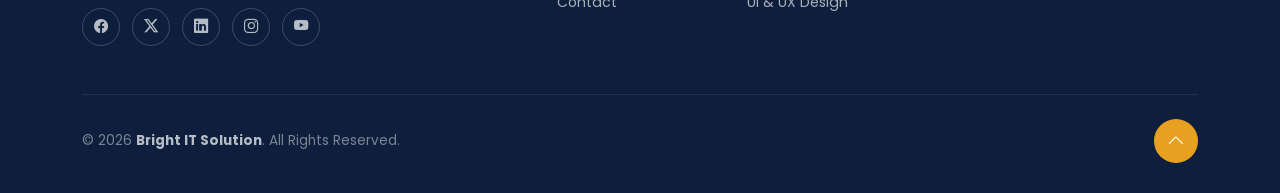
==== commit 0578a479: "Rename plament-calls-in-pune.html to placement-calls-in-pune.html" ====
--- a/placement-calls-in-pune.html
+++ b/placement-calls-in-pune.html
@@ -1,865 +1,238 @@
-<!DOCTYPE html>
-<html lang="en">
-<head>
-  <meta charset="UTF-8" />
-  <meta name="viewport" content="width=device-width, initial-scale=1.0" />
-  <title>Placement Calls - IT Recruitment | Bright IT Solution</title>
-
-  <!-- Bootstrap 5 -->
-  <link href="https://cdn.jsdelivr.net/npm/bootstrap@5.3.3/dist/css/bootstrap.min.css" rel="stylesheet" />
-  <!-- Bootstrap Icons -->
-  <link href="https://cdn.jsdelivr.net/npm/bootstrap-icons@1.11.3/font/bootstrap-icons.min.css" rel="stylesheet" />
-  <!-- Google Fonts -->
-  <link href="https://fonts.googleapis.com/css2?family=Poppins:wght@300;400;500;600;700&family=Playfair+Display:wght@700&display=swap" rel="stylesheet" />
-
-  <style>
-    :root {
-      --primary: #1a3c6e;
-      --accent: #e8a020;
-      --dark: #0d1f3c;
-      --light-bg: #f5f7fc;
-      --text-muted-custom: #6c7a92;
-      --success: #25d366;
-      --success-dark: #128c7e;
-      --whatsapp: #25d366;
-    }
-
-    * { scroll-behavior: smooth; }
-
-    body {
-      font-family: 'Poppins', sans-serif;
-      color: #333;
-      overflow-x: hidden;
-      padding-top: 80px;
-    }
-
-    /* ── Navbar ── */
-    .navbar {
-      background: #fff;
-      box-shadow: 0 2px 20px rgba(0,0,0,0.08);
-      padding: 14px 0;
-      transition: all 0.3s;
-      z-index: 1050;
-    }
-    .navbar.scrolled {
-      padding: 8px 0;
-      box-shadow: 0 4px 30px rgba(0,0,0,0.12);
-    }
-    .navbar-brand {
-      font-family: 'Playfair Display', serif;
-      font-size: 1.6rem;
-      color: var(--primary) !important;
-      letter-spacing: 1px;
-    }
-    .navbar-brand span { color: var(--accent); }
-    .nav-link {
-      font-size: 0.88rem;
-      font-weight: 500;
-      color: #444 !important;
-      letter-spacing: 0.5px;
-      padding: 6px 14px !important;
-      transition: color 0.2s;
-    }
-    .nav-link:hover, .nav-link.active { color: var(--accent) !important; }
-    .dropdown-menu { border: none; box-shadow: 0 8px 30px rgba(0,0,0,0.1); border-radius: 10px; }
-    .dropdown-item { font-size: 0.85rem; padding: 8px 20px; }
-    .dropdown-item:hover { background: var(--light-bg); color: var(--primary); }
-
-    /* ── Page Header ── */
-    .page-header {
-      background: linear-gradient(135deg, var(--dark) 0%, var(--primary) 60%, #2260b0 100%);
-      padding: 80px 0 60px;
-      position: relative;
-      overflow: hidden;
-    }
-    .page-header::before {
-      content: '';
-      position: absolute;
-      width: 500px;
-      height: 500px;
-      background: rgba(255,255,255,0.03);
-      border-radius: 50%;
-      top: -150px;
-      right: -100px;
-    }
-    .page-header::after {
-      content: '';
-      position: absolute;
-      width: 300px;
-      height: 300px;
-      background: rgba(232,160,32,0.08);
-      border-radius: 50%;
-      bottom: -80px;
-      left: -80px;
-    }
-    .page-header h1 {
-      font-family: 'Playfair Display', serif;
-      color: #fff;
-      font-size: clamp(2rem, 4vw, 3rem);
-      position: relative;
-      z-index: 2;
-    }
-    .page-header p {
-      color: rgba(255,255,255,0.75);
-      max-width: 600px;
-      position: relative;
-      z-index: 2;
-    }
-    .breadcrumb-nav {
-      position: relative;
-      z-index: 2;
-    }
-    .breadcrumb-nav a {
-      color: rgba(255,255,255,0.6);
-      text-decoration: none;
-      font-size: 0.85rem;
-      transition: color 0.2s;
-    }
-    .breadcrumb-nav a:hover { color: var(--accent); }
-    .breadcrumb-nav span { color: rgba(255,255,255,0.4); font-size: 0.85rem; }
-
-    /* ── WhatsApp CTA Banner ── */
-    .whatsapp-banner {
-      background: linear-gradient(135deg, #075e54, #128c7e);
-      padding: 40px 0;
-      position: relative;
-      overflow: hidden;
-    }
-    .whatsapp-banner::before {
-      content: '';
-      position: absolute;
-      width: 300px;
-      height: 300px;
-      background: rgba(255,255,255,0.05);
-      border-radius: 50%;
-      top: -100px;
-      right: -50px;
-    }
-    .whatsapp-banner h3 {
-      font-family: 'Playfair Display', serif;
-      color: #fff;
-      font-size: 1.8rem;
-      margin-bottom: 0.5rem;
-    }
-    .whatsapp-banner p {
-      color: rgba(255,255,255,0.8);
-      margin-bottom: 0;
-    }
-    .btn-whatsapp {
-      background: #25d366;
-      color: #fff;
-      border: none;
-      padding: 14px 32px;
-      border-radius: 50px;
-      font-weight: 600;
-      font-size: 1rem;
-      transition: all 0.3s;
-      display: inline-flex;
-      align-items: center;
-      gap: 10px;
-      text-decoration: none;
-    }
-    .btn-whatsapp:hover {
-      background: #128c7e;
-      color: #fff;
-      transform: translateY(-2px);
-      box-shadow: 0 8px 25px rgba(37,211,102,0.4);
-    }
-    .btn-whatsapp i { font-size: 1.4rem; }
-    .whatsapp-number {
-      font-size: 0.85rem;
-      color: rgba(255,255,255,0.7);
-      margin-top: 0.5rem;
-    }
-
-    /* ── Section Titles ── */
-    .section-subtitle {
-      font-size: 0.78rem;
-      font-weight: 600;
-      letter-spacing: 2.5px;
-      text-transform: uppercase;
-      color: var(--accent);
-      display: block;
-      margin-bottom: 0.5rem;
-    }
-    .section-title {
-      font-family: 'Playfair Display', serif;
-      font-size: clamp(1.6rem, 3vw, 2.4rem);
-      color: var(--dark);
-      line-height: 1.3;
-    }
-    .section-divider {
-      width: 50px; height: 3px;
-      background: var(--accent);
-      border-radius: 2px;
-      margin: 1rem 0 1.5rem;
-    }
-
-    /* ── Filter Bar ── */
-    .filter-bar {
-      background: #fff;
-      border-radius: 16px;
-      padding: 1.5rem 2rem;
-      box-shadow: 0 4px 25px rgba(0,0,0,0.06);
-      margin-bottom: 2rem;
-      display: flex;
-      flex-wrap: wrap;
-      gap: 1rem;
-      align-items: center;
-    }
-    .filter-bar .filter-group {
-      display: flex;
-      align-items: center;
-      gap: 0.5rem;
-    }
-    .filter-bar label {
-      font-size: 0.85rem;
-      font-weight: 500;
-      color: var(--dark);
-      margin-bottom: 0;
-      white-space: nowrap;
-    }
-    .filter-bar .form-select, .filter-bar .form-control {
-      border: 1.5px solid #e5e9f2;
-      border-radius: 10px;
-      padding: 10px 14px;
-      font-size: 0.85rem;
-      min-width: 180px;
-    }
-    .filter-bar .form-select:focus, .filter-bar .form-control:focus {
-      border-color: var(--primary);
-      box-shadow: 0 0 0 3px rgba(26,60,110,0.1);
-    }
-    .btn-filter {
-      background: var(--primary);
-      color: #fff;
-      border: none;
-      padding: 10px 24px;
-      border-radius: 10px;
-      font-weight: 500;
-      font-size: 0.85rem;
-      transition: all 0.3s;
-    }
-    .btn-filter:hover { background: var(--dark); }
-    .btn-reset {
-      background: transparent;
-      color: var(--text-muted-custom);
-      border: 1.5px solid #e5e9f2;
-      padding: 10px 24px;
-      border-radius: 10px;
-      font-weight: 500;
-      font-size: 0.85rem;
-      transition: all 0.3s;
-    }
-    .btn-reset:hover { border-color: var(--primary); color: var(--primary); }
-
-    /* ── Call Cards ── */
-    .call-card {
-      background: #fff;
-      border-radius: 16px;
-      padding: 0;
-      box-shadow: 0 4px 25px rgba(0,0,0,0.06);
-      border: 1px solid #eef0f8;
-      transition: all 0.35s;
-      overflow: hidden;
-      height: 100%;
-    }
-    .call-card:hover {
-      box-shadow: 0 20px 50px rgba(26,60,110,0.1);
-      transform: translateY(-6px);
-      border-color: transparent;
-    }
-    .call-card .card-header {
-      background: linear-gradient(135deg, var(--primary), var(--dark));
-      padding: 1.2rem 1.5rem;
-      color: #fff;
-      display: flex;
-      justify-content: space-between;
-      align-items: center;
-    }
-    .call-card .card-header h5 {
-      font-size: 1rem;
-      font-weight: 600;
-      margin: 0;
-    }
-    .call-card .card-header .company-badge {
-      background: rgba(255,255,255,0.15);
-      padding: 4px 12px;
-      border-radius: 20px;
-      font-size: 0.75rem;
-      font-weight: 500;
-    }
-    .call-card .card-body {
-      padding: 1.5rem;
-    }
-    .call-card .detail-row {
-      display: flex;
-      align-items: center;
-      gap: 0.75rem;
-      margin-bottom: 0.75rem;
-      font-size: 0.87rem;
-      color: var(--text-muted-custom);
-    }
-    .call-card .detail-row i {
-      color: var(--primary);
-      font-size: 1rem;
-      width: 20px;
-      text-align: center;
-    }
-    .call-card .detail-row strong {
-      color: var(--dark);
-      font-weight: 600;
-    }
-    .call-card .tags {
-      display: flex;
-      flex-wrap: wrap;
-      gap: 0.4rem;
-      margin: 1rem 0;
-    }
-    .call-card .tag {
-      background: var(--light-bg);
-      color: var(--primary);
-      padding: 4px 12px;
-      border-radius: 20px;
-      font-size: 0.75rem;
-      font-weight: 500;
-    }
-    .call-card .card-footer {
-      padding: 1rem 1.5rem;
-      border-top: 1px solid #eef0f8;
-      display: flex;
-      justify-content: space-between;
-      align-items: center;
-    }
-    .call-card .status-badge {
-      padding: 4px 12px;
-      border-radius: 20px;
-      font-size: 0.75rem;
-      font-weight: 600;
-    }
-    .status-open { background: #e8f5e9; color: #28a745; }
-    .status-closed { background: #f8d7da; color: #dc3545; }
-    .status-upcoming { background: #fff3cd; color: #856404; }
-    .btn-apply {
-      background: var(--accent);
-      color: #fff;
-      border: none;
-      padding: 8px 24px;
-      border-radius: 50px;
-      font-weight: 600;
-      font-size: 0.85rem;
-      transition: all 0.3s;
-    }
-    .btn-apply:hover { background: #c8891a; color: #fff; transform: translateY(-2px); }
-    .btn-apply:disabled {
-      background: #ccc;
-      cursor: not-allowed;
-      transform: none;
-    }
-
-    /* ── Premium Badge ── */
-    .premium-badge {
-      position: absolute;
-      top: 12px;
-      right: 12px;
-      background: linear-gradient(135deg, #ffd700, #ffaa00);
-      color: #fff;
-      padding: 4px 12px;
-      border-radius: 20px;
-      font-size: 0.7rem;
-      font-weight: 700;
-      text-transform: uppercase;
-      letter-spacing: 1px;
-      z-index: 10;
-      box-shadow: 0 4px 15px rgba(255,170,0,0.3);
-    }
-    .call-card-wrapper {
-      position: relative;
-    }
-
-    /* ── Upcoming Drives ── */
-    #upcoming { padding: 80px 0; background: var(--light-bg); }
-    .drive-card {
-      background: #fff;
-      border-radius: 16px;
-      padding: 1.5rem;
-      box-shadow: 0 4px 25px rgba(0,0,0,0.06);
-      border: 1px solid #eef0f8;
-      transition: all 0.35s;
-      display: flex;
-      align-items: flex-start;
-      gap: 1.2rem;
-    }
-    .drive-card:hover {
-      box-shadow: 0 15px 40px rgba(26,60,110,0.08);
-      transform: translateY(-4px);
-    }
-    .drive-date {
-      min-width: 70px;
-      text-align: center;
-      background: var(--primary);
-      color: #fff;
-      border-radius: 12px;
-      padding: 0.8rem 0.5rem;
-    }
-    .drive-date .day {
-      font-size: 1.5rem;
-      font-weight: 700;
-      line-height: 1;
-      display: block;
-    }
-    .drive-date .month {
-      font-size: 0.7rem;
-      text-transform: uppercase;
-      letter-spacing: 1px;
-    }
-    .drive-info h5 {
-      font-size: 1rem;
-      font-weight: 600;
-      color: var(--dark);
-      margin-bottom: 0.3rem;
-    }
-    .drive-info p {
-      font-size: 0.85rem;
-      color: var(--text-muted-custom);
-      margin: 0;
-      line-height: 1.6;
-    }
-    .drive-info .meta {
-      display: flex;
-      flex-wrap: wrap;
-      gap: 1rem;
-      margin-top: 0.5rem;
-      font-size: 0.8rem;
-      color: var(--text-muted-custom);
-    }
-    .drive-info .meta i { color: var(--accent); margin-right: 4px; }
-
-    /* ── How It Works ── */
-    #how-it-works { padding: 80px 0; background: #fff; }
-    .step-card {
-      background: var(--light-bg);
-      border-radius: 16px;
-      padding: 2rem;
-      height: 100%;
-      text-align: center;
-      position: relative;
-      border: 1px solid #eef0f8;
-      transition: all 0.35s;
-    }
-    .step-card:hover {
-      background: #fff;
-      box-shadow: 0 15px 40px rgba(26,60,110,0.08);
-      transform: translateY(-4px);
-    }
-    .step-number-circle {
-      width: 60px; height: 60px;
-      border-radius: 50%;
-      background: var(--primary);
-      color: #fff;
-      display: flex; align-items: center; justify-content: center;
-      font-weight: 700;
-      font-size: 1.3rem;
-      margin: 0 auto 1.2rem;
-    }
-    .step-card h5 { font-size: 1.05rem; font-weight: 600; color: var(--dark); margin-bottom: 0.6rem; }
-    .step-card p { font-size: 0.87rem; color: var(--text-muted-custom); line-height: 1.75; margin: 0; }
-    .whatsapp-step {
-      background: linear-gradient(135deg, #e8f5e9, #c8e6c9);
-      border-color: #a5d6a7;
-    }
-    .whatsapp-step .step-number-circle {
-      background: #25d366;
-    }
-
-    /* ── Stats ── */
-    .stats-section {
-      background: linear-gradient(135deg, var(--dark), var(--primary));
-      padding: 60px 0;
-    }
-    .stats-section .stat-item {
-      text-align: center;
-      color: #fff;
-    }
-    .stats-section .stat-item .number {
-      font-size: 2.5rem;
-      font-weight: 700;
-      color: var(--accent);
-      line-height: 1;
-    }
-    .stats-section .stat-item .label {
-      font-size: 0.85rem;
-      color: rgba(255,255,255,0.7);
-      margin-top: 6px;
-      text-transform: uppercase;
-      letter-spacing: 1px;
-    }
-
-    /* ── Floating WhatsApp Button ── */
-    .float-whatsapp {
-      position: fixed;
-      bottom: 30px;
-      right: 30px;
-      width: 60px;
-      height: 60px;
-      background: #25d366;
-      color: #fff;
-      border-radius: 50%;
-      display: flex;
-      align-items: center;
-      justify-content: center;
-      font-size: 1.8rem;
-      box-shadow: 0 6px 20px rgba(37,211,102,0.4);
-      z-index: 9999;
-      transition: all 0.3s;
-      text-decoration: none;
-      animation: pulse 2s infinite;
-    }
-    .float-whatsapp:hover {
-      background: #128c7e;
-      color: #fff;
-      transform: scale(1.1);
-    }
-    @keyframes pulse {
-      0% { box-shadow: 0 0 0 0 rgba(37,211,102,0.5); }
-      70% { box-shadow: 0 0 0 15px rgba(37,211,102,0); }
-      100% { box-shadow: 0 0 0 0 rgba(37,211,102,0); }
-    }
-
-    /* ── Footer ── */
-    footer {
-      background: var(--dark);
-      color: rgba(255,255,255,0.7);
-      padding: 60px 0 30px;
-    }
-    footer .brand {
-      font-family: 'Playfair Display', serif;
-      font-size: 1.6rem;
-      color: #fff;
-    }
-    footer .brand span { color: var(--accent); }
-    footer h6 { color: #fff; font-weight: 600; text-transform: uppercase; letter-spacing: 1.5px; font-size: 0.82rem; margin-bottom: 1rem; }
-    footer a { color: rgba(255,255,255,0.65); text-decoration: none; font-size: 0.88rem; transition: color 0.2s; display: block; margin-bottom: 8px; }
-    footer a:hover { color: var(--accent); }
-    .social-btn {
-      display: inline-flex; align-items: center; justify-content: center;
-      width: 38px; height: 38px;
-      border-radius: 50%;
-      border: 1.5px solid rgba(255,255,255,0.2);
-      color: rgba(255,255,255,0.7) !important;
-      font-size: 0.9rem;
-      transition: all 0.3s;
-      margin-right: 8px;
-    }
-    .social-btn:hover { background: var(--accent); border-color: var(--accent); color: #fff !important; transform: translateY(-3px); }
-    .footer-bottom {
-      border-top: 1px solid rgba(255,255,255,0.08);
-      margin-top: 40px;
-      padding-top: 24px;
-      font-size: 0.85rem;
-      color: rgba(255,255,255,0.45);
-    }
-    .back-to-top {
-      width: 44px; height: 44px;
-      background: var(--accent);
-      color: #fff;
-      border-radius: 50%;
-      display: flex; align-items: center; justify-content: center;
-      font-size: 1.1rem;
-      cursor: pointer;
-      transition: all 0.3s;
-      border: none;
-    }
-    .back-to-top:hover { background: #c8891a; transform: translateY(-3px); }
-
-    /* ── Animations ── */
-    .fade-up {
-      opacity: 0;
-      transform: translateY(30px);
-      transition: opacity 0.6s ease, transform 0.6s ease;
-    }
-    .fade-up.visible { opacity: 1; transform: translateY(0); }
-
-    @media (max-width: 991px) {
-      .filter-bar { flex-direction: column; align-items: stretch; }
-      .filter-bar .filter-group { width: 100%; }
-      .filter-bar .form-select, .filter-bar .form-control { width: 100%; }
-      .whatsapp-banner { text-align: center; }
-      .whatsapp-banner .btn-whatsapp { margin-top: 1rem; }
-    }
-  </style>
-<base target="_blank">
-</head>
-<body>
-
-<!-- ══════════════ NAVBAR ══════════════ -->
-<nav class="navbar navbar-expand-lg fixed-top" id="mainNav">
-  <div class="container">
-    <a class="navbar-brand d-flex align-items-center gap-2" href="index.html">
-  <img src="logo.png" alt="Bright IT Solution" style="height:42px; width:auto;">
-</a>
-    <button class="navbar-toggler border-0" type="button" data-bs-toggle="collapse" data-bs-target="#navMenu" aria-controls="navMenu" aria-expanded="false" aria-label="Toggle navigation">
-      <span class="navbar-toggler-icon"></span>
-    </button>
-    <div class="collapse navbar-collapse" id="navMenu">
-      <ul class="navbar-nav ms-auto align-items-lg-center gap-lg-1">
-        <li class="nav-item"><a class="nav-link" href="index.html">Home</a></li>
-        <li class="nav-item"><a class="nav-link" href="index.html#about">About</a></li>
-        <li class="nav-item dropdown">
-          <a class="nav-link dropdown-toggle" href="index.html#services" role="button" data-bs-toggle="dropdown">Services</a>
-          <ul class="dropdown-menu">
-            <li><a class="dropdown-item" href="index.html#services">Web Development</a></li>
-            <li><a class="dropdown-item" href="index.html#services">Mobile App Development</a></li>
-            <li><a class="dropdown-item" href="index.html#services">ERP Development</a></li>
-            <li><a class="dropdown-item" href="index.html#services">Design UI &amp; UX</a></li>
-            <li><a class="dropdown-item" href="index.html#services">CRM Development</a></li>
-            <li><a class="dropdown-item" href="index.html#services">Digital Marketing</a></li>
-            <li><a class="dropdown-item" href="index.html#services">Finance Domain</a></li>
-            <li><a class="dropdown-item" href="index.html#services">Bank Application Domain</a></li>
-            <li><a class="dropdown-item" href="index.html#services">Health Care Domain</a></li>
-          </ul>
-        </li>
-        <li class="nav-item"><a class="nav-link" href="index.html#portfolio">Portfolio</a></li>
-        <li class="nav-item"><a class="nav-link" href="placement-calls-in-pune.html">Placement Calls</a></li>
-        <li class="nav-item"><a class="nav-link" href="index.html#contact">Contact</a></li>
-      </ul>
-    </div>
-  </div>
-</nav>
-
-<!-- ══════════════ PAGE HEADER ══════════════ -->
-<section class="page-header">
-  <div class="container position-relative" style="z-index:2">
-    <div class="breadcrumb-nav mb-3">
-      <a href="index.html">Home</a>
-      <span class="mx-2">/</span>
-      <span style="color:var(--accent);font-size:0.85rem;">Placement Calls</span>
-    </div>
-    <h1>IT Placement Calls</h1>
-    <p class="mb-0">Exclusive IT job openings and campus drives. Get premium placement alerts directly on WhatsApp — apply instantly and never miss an opportunity.</p>
-  </div>
-</section>
-
-<!-- ══════════════ WHATSAPP CTA BANNER ══════════════ -->
-<section class="whatsapp-banner">
-  <div class="container">
-    <div class="row align-items-center">
-      <div class="col-lg-8">
-        <h3><i class="bi bi-whatsapp me-2"></i>Get Premium Placement Calls on WhatsApp</h3>
-        <p class="mb-0">Message us your name, qualification & preferred domain. We send curated IT job openings, walk-in drives, and interview calls directly to your WhatsApp — completely free.</p>
-        <p class="whatsapp-number"><i class="bi bi-telephone-fill me-1"></i> +91 82379 05003</p>
-      </div>
-      <div class="col-lg-4 text-lg-end mt-3 mt-lg-0">
-        <a href="https://wa.me/918237905003?text=Hi%2C%20I%20am%20interested%20in%20IT%20placement%20calls.%20My%20name%20is%20[Your%20Name]%20and%20I%20am%20a%20[Your%20Qualification]%20graduate%20looking%20for%20opportunities%20in%20[Your%20Domain]." 
-           class="btn-whatsapp" target="_blank">
-          <i class="bi bi-whatsapp"></i> Message on WhatsApp
-        </a>
-      </div>
-    </div>
-  </div>
-</section>
-
-<!-- ══════════════ STATS BAR ══════════════ -->
-<section class="stats-section">
-  <div class="container">
-    <div class="row g-4">
-      <div class="col-6 col-md-3">
-        <div class="stat-item">
-          <div class="number">24</div>
-          <div class="label">Active IT Calls</div>
-        </div>
-      </div>
-      <div class="col-6 col-md-3">
-        <div class="stat-item">
-          <div class="number">156</div>
-          <div class="label">Positions Open</div>
-        </div>
-      </div>
-      <div class="col-6 col-md-3">
-        <div class="stat-item">
-          <div class="number">8</div>
-          <div class="label">Upcoming Drives</div>
-        </div>
-      </div>
-      <div class="col-6 col-md-3">
-        <div class="stat-item">
-          <div class="number">2.4K</div>
-          <div class="label">WhatsApp Subscribers</div>
-        </div>
-      </div>
-    </div>
-  </div>
-</section>
-
-<!-- ══════════════ HOW IT WORKS ══════════════ -->
-<section id="how-it-works">
-  <div class="container">
-    <div class="text-center mb-5 fade-up">
-      <span class="section-subtitle">Simple Process</span>
-      <h2 class="section-title">How It Works</h2>
-      <div class="section-divider mx-auto"></div>
-    </div>
-    <div class="row g-4">
-      <div class="col-md-6 col-lg-3 fade-up">
-        <div class="step-card">
-          <div class="step-number-circle">1</div>
-          <h5>Message on WhatsApp</h5>
-          <p>Send "Hi" with your name, qualification, and preferred IT domain to our WhatsApp number.</p>
-        </div>
-      </div>
-      <div class="col-md-6 col-lg-3 fade-up">
-        <div class="step-card whatsapp-step">
-          <div class="step-number-circle"><i class="bi bi-whatsapp"></i></div>
-          <h5>Get Premium Alerts</h5>
-          <p>Receive curated IT job openings, walk-in drives, and interview calls directly on WhatsApp.</p>
-        </div>
-      </div>
-      <div class="col-md-6 col-lg-3 fade-up">
-        <div class="step-card">
-          <div class="step-number-circle">3</div>
-          <h5>Apply Instantly</h5>
-          <p>Reply to any call with your details. We forward your profile to the hiring company immediately.</p>
-        </div>
-      </div>
-      <div class="col-md-6 col-lg-3 fade-up">
-        <div class="step-card">
-          <div class="step-number-circle">4</div>
-          <h5>Get Placed</h5>
-          <p>Attend interviews, receive offer letters, and start your IT career with top companies.</p>
-        </div>
-      </div>
-    </div>
-  </div>
-</section>
-
-<!-- ══════════════ FOOTER ══════════════ -->
-<footer>
-  <div class="container">
-    <div class="row g-4">
-      <div class="col-lg-4">
-        <div class="brand mb-3 d-flex align-items-center gap-2">
-          <img src="logo.jpg" alt="Bright IT Solution" style="height:32px;width:auto;border-radius:6px;filter:brightness(0) invert(1);">
-          <span>Bright<span>IT</span></span>
-        </div>
-        <p style="font-size:0.88rem;line-height:1.8;max-width:320px">A web/app development agency focused on challenging the boundaries of user-centered design by creating bespoke mobility solutions.</p>
-        <div class="mt-3">
-          <a href="#" class="social-btn"><i class="bi bi-facebook"></i></a>
-          <a href="#" class="social-btn"><i class="bi bi-twitter-x"></i></a>
-          <a href="#" class="social-btn"><i class="bi bi-linkedin"></i></a>
-          <a href="#" class="social-btn"><i class="bi bi-instagram"></i></a>
-          <a href="#" class="social-btn"><i class="bi bi-youtube"></i></a>
-        </div>
-      </div>
-      <div class="col-sm-6 col-lg-2 offset-lg-1">
-        <h6>Quick Links</h6>
-        <a href="index.html">Home</a>
-        <a href="index.html#about">About</a>
-        <a href="index.html#services">Services</a>
-        <a href="index.html#portfolio">Portfolio</a>
-        <a href="placement-calls.html">Placement Calls</a>
-        <a href="index.html#contact">Contact</a>
-      </div>
-      <div class="col-sm-6 col-lg-3">
-        <h6>Services</h6>
-        <a href="index.html#services">Web Development</a>
-        <a href="index.html#services">Mobile App Development</a>
-        <a href="index.html#services">ERP Development</a>
-        <a href="index.html#services">CRM Development</a>
-        <a href="index.html#services">Digital Marketing</a>
-        <a href="index.html#services">UI &amp; UX Design</a>
-      </div>
-      <div class="col-lg-2">
-        <h6>Contact</h6>
-        <p style="font-size:0.85rem;line-height:1.7">5th Floor J-607 Mega Center Hadapsar, Pune, Maharashtra-411028</p>
-        <p style="font-size:0.85rem">+91 82379 05003</p>
-        <p style="font-size:0.85rem">info@brightitsolution.com</p>
-      </div>
-    </div>
-    <div class="footer-bottom d-flex flex-wrap justify-content-between align-items-center gap-3">
-      <p class="mb-0">&copy; 2026 <strong style="color:rgba(255,255,255,0.7)">Bright IT Solution</strong>. All Rights Reserved.</p>
-      <button class="back-to-top" onclick="window.scrollTo({top:0,behavior:'smooth'})" aria-label="Back to top">
-        <i class="bi bi-chevron-up"></i>
-      </button>
-    </div>
-  </div>
-</footer>
-
-<!-- ══════════════ FLOATING WHATSAPP BUTTON ══════════════ -->
-<a href="https://wa.me/918237905003?text=Hi%2C%20I%20am%20interested%20in%20IT%20placement%20calls.%20My%20name%20is%20[Your%20Name]%20and%20I%20am%20a%20[Your%20Qualification]%20graduate%20looking%20for%20opportunities%20in%20[Your%20Domain]." 
-   class="float-whatsapp" target="_blank" title="Get Placement Calls on WhatsApp">
-  <i class="bi bi-whatsapp"></i>
-</a>
-
-<!-- Bootstrap JS -->
-<script src="https://cdn.jsdelivr.net/npm/bootstrap@5.3.3/dist/js/bootstrap.bundle.min.js"></script>
-
-<script>
-  // Navbar scroll effect
-  window.addEventListener('scroll', () => {
-    const nav = document.getElementById('mainNav');
-    nav.classList.toggle('scrolled', window.scrollY > 50);
-  });
-
-  // Intersection Observer for fade-up animations
-  const observer = new IntersectionObserver((entries) => {
-    entries.forEach((entry, i) => {
-      if (entry.isIntersecting) {
-        setTimeout(() => entry.target.classList.add('visible'), i * 80);
-        observer.unobserve(entry.target);
-      }
-    });
-  }, { threshold: 0.1 });
-
-  document.querySelectorAll('.fade-up').forEach(el => observer.observe(el));
-
-  // Filter functionality
-  function applyFilters() {
-    const domain = document.getElementById('filterDomain').value;
-    const exp = document.getElementById('filterExp').value;
-    const location = document.getElementById('filterLocation').value;
-    const cards = document.querySelectorAll('.call-card-wrapper');
-
-    cards.forEach(card => {
-      const cardDomain = card.dataset.domain;
-      const cardExp = card.dataset.exp;
-      const cardLocation = card.dataset.location;
-
-      const matchDomain = domain === 'all' || cardDomain === domain;
-      const matchExp = exp === 'all' || cardExp === exp;
-      const matchLocation = location === 'all' || cardLocation === location;
-
-      if (matchDomain && matchExp && matchLocation) {
-        card.style.display = 'block';
-        setTimeout(() => card.style.opacity = '1', 10);
-      } else {
-        card.style.opacity = '0';
-        setTimeout(() => card.style.display = 'none', 300);
-      }
-    });
-  }
-
-  function resetFilters() {
-    document.getElementById('filterDomain').value = 'all';
-    document.getElementById('filterExp').value = 'all';
-    document.getElementById('filterLocation').value = 'all';
-    const cards = document.querySelectorAll('.call-card-wrapper');
-    cards.forEach(card => {
-      card.style.display = 'block';
-      setTimeout(() => card.style.opacity = '1', 10);
-    });
-  }
-
-  // Smooth active nav link on scroll
-  const sections = document.querySelectorAll('section[id]');
-  window.addEventListener('scroll', () => {
-    let current = '';
-    sections.forEach(s => {
-      if (window.scrollY >= s.offsetTop - 120) current = s.id;
-    });
-    document.querySelectorAll('.nav-link').forEach(link => {
-      link.classList.toggle('active', link.getAttribute('href') === '#' + current);
-    });
-  });
-</script>
-</body>
-</html>
+<!DOCTYPE html>
+<html lang="en">
+
+<head>
+    <meta charset="UTF-8" />
+    <meta name="viewport" content="width=device-width, initial-scale=1.0" />
+    <title>Placement Calls - IT Recruitment | Bright IT Solution</title>
+
+    <!-- Bootstrap 5 -->
+    <link href="https://cdn.jsdelivr.net/npm/bootstrap@5.3.3/dist/css/bootstrap.min.css" rel="stylesheet" />
+    <!-- Bootstrap Icons -->
+    <link href="https://cdn.jsdelivr.net/npm/bootstrap-icons@1.11.3/font/bootstrap-icons.min.css" rel="stylesheet" />
+    <!-- Google Fonts -->
+    <link
+        href="https://fonts.googleapis.com/css2?family=Poppins:wght@300;400;500;600;700&family=Playfair+Display:wght@700&display=swap"
+        rel="stylesheet" />
+
+    <link rel="stylesheet" href="assets/css/style.css">
+    <base target="_blank">
+</head>
+
+<body>
+
+    <!-- ══════════════ NAVBAR ══════════════ -->
+    <nav class="navbar navbar-expand-lg fixed-top py-1" id="mainNav">
+        <div class="container">
+            <a class="navbar-brand d-flex align-items-center gap-2" href="index.html">
+                <img src="assets/images/logo.png" alt="Bright IT Solution" style="height:65px; width:auto; mix-blend-mode: multiply;">
+            </a>
+            <button class="navbar-toggler border-0" type="button" data-bs-toggle="collapse" data-bs-target="#navMenu"
+                aria-controls="navMenu" aria-expanded="false" aria-label="Toggle navigation">
+                <span class="navbar-toggler-icon"></span>
+            </button>
+            <div class="collapse navbar-collapse" id="navMenu">
+                <ul class="navbar-nav ms-auto align-items-lg-center gap-lg-1">
+                    <li class="nav-item"><a class="nav-link" href="index.html">Home</a></li>
+                    <li class="nav-item"><a class="nav-link" href="index.html#about">About</a></li>
+                    <li class="nav-item dropdown">
+                        <a class="nav-link dropdown-toggle" href="index.html#services" role="button"
+                            data-bs-toggle="dropdown">Services</a>
+                        <ul class="dropdown-menu">
+                            <li><a class="dropdown-item" href="index.html#services">Web Development</a></li>
+                            <li><a class="dropdown-item" href="index.html#services">Mobile App Development</a></li>
+                            <li><a class="dropdown-item" href="index.html#services">ERP Development</a></li>
+                            <li><a class="dropdown-item" href="index.html#services">Design UI &amp; UX</a></li>
+                            <li><a class="dropdown-item" href="index.html#services">CRM Development</a></li>
+                            <li><a class="dropdown-item" href="index.html#services">Digital Marketing</a></li>
+                            <li><a class="dropdown-item" href="index.html#services">Finance Domain</a></li>
+                            <li><a class="dropdown-item" href="index.html#services">Bank Application Domain</a></li>
+                            <li><a class="dropdown-item" href="index.html#services">Health Care Domain</a></li>
+                        </ul>
+                    </li>
+                    <li class="nav-item"><a class="nav-link" href="index.html#portfolio">Portfolio</a></li>
+                    <li class="nav-item"><a class="nav-link" href="placement-calls-in-pune.html">Placement Calls</a>
+                    </li>
+                    <li class="nav-item"><a class="nav-link" href="index.html#contact">Contact</a></li>
+                </ul>
+            </div>
+        </div>
+    </nav>
+
+    <!-- ══════════════ PAGE HEADER ══════════════ -->
+    <section class="page-header">
+        <div class="container position-relative" style="z-index:2">
+            <div class="breadcrumb-nav mb-3">
+                <a href="index.html">Home</a>
+                <span class="mx-2">/</span>
+                <span style="color:var(--accent);font-size:0.85rem;">Placement Calls</span>
+            </div>
+            <h1>IT Placement Calls</h1>
+            <p class="mb-0">Exclusive IT job openings and campus drives. Get premium placement alerts directly on
+                WhatsApp — apply instantly and never miss an opportunity.</p>
+        </div>
+    </section>
+
+    <!-- ══════════════ WHATSAPP CTA BANNER ══════════════ -->
+    <section class="whatsapp-banner">
+        <div class="container">
+            <div class="row align-items-center">
+                <div class="col-lg-8">
+                    <h3><i class="bi bi-whatsapp me-2"></i>Get Premium Placement Calls on WhatsApp</h3>
+                    <p class="mb-0">Message us your name, qualification & preferred domain. We send curated IT job
+                        openings, walk-in drives, and interview calls directly to your WhatsApp — completely free.</p>
+                    <p class="whatsapp-number"><i class="bi bi-telephone-fill me-1"></i> +91 82379 05003</p>
+                </div>
+                <div class="col-lg-4 text-lg-end mt-3 mt-lg-0">
+                    <a href="https://wa.me/918237905003?text=Hi%2C%20I%20am%20interested%20in%20IT%20placement%20calls.%20My%20name%20is%20[Your%20Name]%20and%20I%20am%20a%20[Your%20Qualification]%20graduate%20looking%20for%20opportunities%20in%20[Your%20Domain]."
+                        class="btn-whatsapp" target="_blank">
+                        <i class="bi bi-whatsapp"></i> Message on WhatsApp
+                    </a>
+                </div>
+            </div>
+        </div>
+    </section>
+
+    <!-- ══════════════ STATS BAR ══════════════ -->
+    <section class="stats-section">
+        <div class="container">
+            <div class="row g-4">
+                <div class="col-6 col-md-3">
+                    <div class="stat-item">
+                        <div class="number">24</div>
+                        <div class="label">Active IT Calls</div>
+                    </div>
+                </div>
+                <div class="col-6 col-md-3">
+                    <div class="stat-item">
+                        <div class="number">156</div>
+                        <div class="label">Positions Open</div>
+                    </div>
+                </div>
+                <div class="col-6 col-md-3">
+                    <div class="stat-item">
+                        <div class="number">8</div>
+                        <div class="label">Upcoming Drives</div>
+                    </div>
+                </div>
+                <div class="col-6 col-md-3">
+                    <div class="stat-item">
+                        <div class="number">2.4K</div>
+                        <div class="label">WhatsApp Subscribers</div>
+                    </div>
+                </div>
+            </div>
+        </div>
+    </section>
+
+    <!-- ══════════════ HOW IT WORKS ══════════════ -->
+    <section id="how-it-works">
+        <div class="container">
+            <div class="text-center mb-5 fade-up">
+                <span class="section-subtitle">Simple Process</span>
+                <h2 class="section-title">How It Works</h2>
+                <div class="section-divider mx-auto"></div>
+            </div>
+            <div class="row g-4">
+                <div class="col-md-6 col-lg-3 fade-up">
+                    <div class="step-card">
+                        <div class="step-number-circle">1</div>
+                        <h5>Message on WhatsApp</h5>
+                        <p>Send "Hi" with your name, qualification, and preferred IT domain to our WhatsApp number.</p>
+                    </div>
+                </div>
+                <div class="col-md-6 col-lg-3 fade-up">
+                    <div class="step-card whatsapp-step">
+                        <div class="step-number-circle"><i class="bi bi-whatsapp"></i></div>
+                        <h5>Get Premium Alerts</h5>
+                        <p>Receive curated IT job openings, walk-in drives, and interview calls directly on WhatsApp.
+                        </p>
+                    </div>
+                </div>
+                <div class="col-md-6 col-lg-3 fade-up">
+                    <div class="step-card">
+                        <div class="step-number-circle">3</div>
+                        <h5>Apply Instantly</h5>
+                        <p>Reply to any call with your details. We forward your profile to the hiring company
+                            immediately.</p>
+                    </div>
+                </div>
+                <div class="col-md-6 col-lg-3 fade-up">
+                    <div class="step-card">
+                        <div class="step-number-circle">4</div>
+                        <h5>Get Placed</h5>
+                        <p>Attend interviews, receive offer letters, and start your IT career with top companies.</p>
+                    </div>
+                </div>
+            </div>
+        </div>
+    </section>
+
+    <!-- ══════════════ FOOTER ══════════════ -->
+    <footer>
+        <div class="container">
+            <div class="row g-4">
+                <div class="col-lg-4">
+                    <div class="brand mb-3 d-flex align-items-center gap-2">
+                        <img src="assets/images/logo.png" alt="Bright IT Solution" style="height:60px; width:auto; filter: brightness(0) invert(1); mix-blend-mode: screen;">
+                    </div>
+                    <p style="font-size:0.88rem;line-height:1.8;max-width:320px">A web/app development agency focused on
+                        challenging the boundaries of user-centered design by creating bespoke mobility solutions.</p>
+                    <div class="mt-3">
+                        <a href="#" class="social-btn"><i class="bi bi-facebook"></i></a>
+                        <a href="#" class="social-btn"><i class="bi bi-twitter-x"></i></a>
+                        <a href="#" class="social-btn"><i class="bi bi-linkedin"></i></a>
+                        <a href="#" class="social-btn"><i class="bi bi-instagram"></i></a>
+                        <a href="#" class="social-btn"><i class="bi bi-youtube"></i></a>
+                    </div>
+                </div>
+                <div class="col-sm-6 col-lg-2 offset-lg-1">
+                    <h6>Quick Links</h6>
+                    <a href="index.html">Home</a>
+                    <a href="index.html#about">About</a>
+                    <a href="index.html#services">Services</a>
+                    <a href="index.html#portfolio">Portfolio</a>
+                    <a href="placement-calls.html">Placement Calls</a>
+                    <a href="index.html#contact">Contact</a>
+                </div>
+                <div class="col-sm-6 col-lg-3">
+                    <h6>Services</h6>
+                    <a href="index.html#services">Web Development</a>
+                    <a href="index.html#services">Mobile App Development</a>
+                    <a href="index.html#services">ERP Development</a>
+                    <a href="index.html#services">CRM Development</a>
+                    <a href="index.html#services">Digital Marketing</a>
+                    <a href="index.html#services">UI &amp; UX Design</a>
+                </div>
+                <div class="col-lg-2">
+                    <h6>Contact</h6>
+                    <p style="font-size:0.85rem;line-height:1.7">5th Floor J-607 Mega Center Hadapsar, Pune,
+                        Maharashtra-411028</p>
+                    <p style="font-size:0.85rem">+91 82379 05003</p>
+                    <p style="font-size:0.85rem">hr@brightitsolution.com</p>
+                </div>
+            </div>
+            <div class="footer-bottom d-flex flex-wrap justify-content-between align-items-center gap-3">
+                <p class="mb-0">&copy; 2026 <strong style="color:rgba(255,255,255,0.7)">Bright IT Solution</strong>. All
+                    Rights Reserved.</p>
+                <button class="back-to-top" onclick="window.scrollTo({top:0,behavior:'smooth'})"
+                    aria-label="Back to top">
+                    <i class="bi bi-chevron-up"></i>
+                </button>
+            </div>
+        </div>
+    </footer>
+
+    <!-- ══════════════ FLOATING WHATSAPP BUTTON ══════════════ -->
+    <a href="https://wa.me/918237905003?text=Hi%2C%20I%20am%20interested%20in%20IT%20placement%20calls.%20My%20name%20is%20[Your%20Name]%20and%20I%20am%20a%20[Your%20Qualification]%20graduate%20looking%20for%20opportunities%20in%20[Your%20Domain]."
+        class="float-whatsapp" target="_blank" title="Get Placement Calls on WhatsApp">
+        <i class="bi bi-whatsapp"></i>
+    </a>
+
+    <!-- Bootstrap JS -->
+    <script src="https://cdn.jsdelivr.net/npm/bootstrap@5.3.3/dist/js/bootstrap.bundle.min.js"></script>
+
+    <script src="assets/js/placement.js"></script>
+</body>
+
+</html>
--- a/assets/css/style.css
+++ b/assets/css/style.css
@@ -0,0 +1,1561 @@
+/* Styles from index.html */
+
+        :root {
+            --primary: #1a3c6e;
+            --accent: #e8a020;
+            --dark: #0d1f3c;
+            --light-bg: #f5f7fc;
+            --text-muted-custom: #6c7a92;
+        }
+
+        * {
+            scroll-behavior: smooth;
+        }
+
+        body {
+            font-family: 'Poppins', sans-serif;
+            color: #333;
+            overflow-x: hidden;
+        }
+
+        /* ── Navbar ── */
+        .navbar {
+            background: #fff;
+            box-shadow: 0 2px 20px rgba(0, 0, 0, 0.08);
+            padding: 14px 0;
+            transition: all 0.3s;
+            z-index: 1050;
+        }
+
+        .navbar.scrolled {
+            padding: 8px 0;
+            box-shadow: 0 4px 30px rgba(0, 0, 0, 0.12);
+        }
+
+        .navbar-brand {
+            font-family: 'Playfair Display', serif;
+            font-size: 1.6rem;
+            color: var(--primary) !important;
+            letter-spacing: 1px;
+        }
+
+        .navbar-brand span {
+            color: var(--accent);
+        }
+
+        .nav-link {
+            font-size: 0.88rem;
+            font-weight: 500;
+            color: #444 !important;
+            letter-spacing: 0.5px;
+            padding: 6px 14px !important;
+            transition: color 0.2s;
+        }
+
+        .nav-link:hover,
+        .nav-link.active {
+            color: var(--accent) !important;
+        }
+
+        .dropdown-menu {
+            border: none;
+            box-shadow: 0 8px 30px rgba(0, 0, 0, 0.1);
+            border-radius: 10px;
+        }
+
+        .dropdown-item {
+            font-size: 0.85rem;
+            padding: 8px 20px;
+        }
+
+        .dropdown-item:hover {
+            background: var(--light-bg);
+            color: var(--primary);
+        }
+
+        /* ── Hero ── */
+        html {
+            scroll-behavior: smooth;
+            scroll-padding-top: 90px;
+        }
+
+        body {
+            font-family: 'Poppins', sans-serif;
+            color: #333;
+            overflow-x: hidden;
+            padding-top: 80px;
+        }
+
+        /* Fixed Navbar */
+        .navbar {
+            background: #fff;
+            box-shadow: 0 2px 20px rgba(0, 0, 0, 0.08);
+            padding: 14px 0;
+            transition: all 0.3s;
+            z-index: 1050;
+        }
+
+        /* Hero Section */
+        #hero {
+            padding: 120px 0 60px;
+            background: linear-gradient(135deg,
+                    var(--dark) 0%,
+                    var(--primary) 60%,
+                    #2260b0 100%);
+            display: flex;
+            align-items: center;
+            position: relative;
+            overflow: hidden;
+            padding-top: 40px;
+        }
+
+        /* Particle Canvas */
+        #hero-canvas {
+            position: absolute;
+            top: 0;
+            left: 0;
+            width: 100%;
+            height: 100%;
+            z-index: 1;
+            pointer-events: auto;
+        }
+
+        /* Hero Content above canvas */
+        #hero .container {
+            position: relative;
+            z-index: 2;
+        }
+
+        /* Fix Hero Circle */
+        #hero::before {
+            content: '';
+            position: absolute;
+            width: 600px;
+            height: 600px;
+            background: rgba(255, 255, 255, 0.03);
+            border-radius: 50%;
+            top: -200px;
+            right: -150px;
+            z-index: 0;
+        }
+
+        #hero::after {
+            content: '';
+            position: absolute;
+            width: 400px;
+            height: 400px;
+            background: rgba(232, 160, 32, 0.08);
+            border-radius: 50%;
+            bottom: -100px;
+            left: -100px;
+            z-index: 0;
+        }
+
+        /* Anchor Offset Fix */
+        #hero,
+        #about,
+        #services,
+        #portfolio,
+        #contact,
+        #counters {
+            scroll-margin-top: 90px;
+        }
+
+        /* Mobile Fix */
+        @media (max-width: 991px) {
+            body {
+                padding-top: 70px;
+            }
+
+            #hero {
+                min-height: auto;
+                padding-top: 60px;
+                padding-bottom: 60px;
+                text-align: center;
+            }
+
+            #hero p {
+                margin: 0 auto 1.5rem;
+            }
+
+            .hero-visual {
+                margin-top: 3rem;
+            }
+
+            .about-badge {
+                left: 10px;
+            }
+
+            .navbar-collapse {
+                background: white;
+                padding: 15px;
+                margin-top: 10px;
+                border-radius: 10px;
+                box-shadow: 0 10px 30px rgba(0, 0, 0, .1);
+            }
+        }
+
+        @media (max-width: 575px) {
+            .hero-stat {
+                border-left: none;
+                border-top: 1px solid rgba(255, 255, 255, 0.12);
+            }
+
+            #hero h1 {
+                font-size: 2rem;
+            }
+        }
+
+        #hero h1 span {
+            color: var(--accent);
+        }
+
+        #hero p {
+            color: rgba(255, 255, 255, 0.75);
+            font-size: 1.05rem;
+            line-height: 1.8;
+            max-width: 520px;
+        }
+
+        .btn-hero-primary {
+            background: var(--accent);
+            color: #fff;
+            border: none;
+            padding: 13px 34px;
+            border-radius: 50px;
+            font-weight: 600;
+            font-size: 0.9rem;
+            letter-spacing: 0.5px;
+            transition: all 0.3s;
+        }
+
+        .btn-hero-primary:hover {
+            background: #c8891a;
+            color: #fff;
+            transform: translateY(-2px);
+            box-shadow: 0 8px 25px rgba(232, 160, 32, 0.4);
+        }
+
+        .btn-hero-outline {
+            background: transparent;
+            color: #fff;
+            border: 2px solid rgba(255, 255, 255, 0.4);
+            padding: 13px 34px;
+            border-radius: 50px;
+            font-weight: 500;
+            font-size: 0.9rem;
+            transition: all 0.3s;
+        }
+
+        .btn-hero-outline:hover {
+            border-color: #fff;
+            background: rgba(255, 255, 255, 0.1);
+            color: #fff;
+        }
+
+        .hero-stat {
+            text-align: center;
+            padding: 20px;
+            border-left: 1px solid rgba(255, 255, 255, 0.12);
+        }
+
+        .hero-stat:first-child {
+            border-left: none;
+        }
+
+        .hero-stat .number {
+            font-size: 2rem;
+            font-weight: 700;
+            color: var(--accent);
+            line-height: 1;
+        }
+
+        .hero-stat .label {
+            font-size: 0.78rem;
+            color: rgba(255, 255, 255, 0.6);
+            margin-top: 4px;
+            text-transform: uppercase;
+            letter-spacing: 1px;
+        }
+
+        .hero-visual {
+            background: rgba(255, 255, 255, 0.05);
+            border: 1px solid rgba(255, 255, 255, 0.1);
+            border-radius: 20px;
+            padding: 2.5rem;
+            backdrop-filter: blur(10px);
+        }
+
+        .hero-icon-box {
+            background: rgba(255, 255, 255, 0.07);
+            border: 1px solid rgba(255, 255, 255, 0.12);
+            border-radius: 14px;
+            padding: 1.2rem;
+            text-align: center;
+            transition: all 0.3s;
+        }
+
+        .hero-icon-box:hover {
+            background: rgba(255, 255, 255, 0.12);
+            transform: translateY(-4px);
+        }
+
+        .hero-icon-box i {
+            font-size: 2rem;
+            color: var(--accent);
+        }
+
+        .hero-icon-box p {
+            color: rgba(255, 255, 255, 0.8);
+            font-size: 0.78rem;
+            margin: 0;
+            margin-top: 8px;
+        }
+
+        .hero-tag {
+            color: var(--accent);
+        }
+
+        /* ── Section Titles ── */
+        .section-subtitle {
+            font-size: 0.78rem;
+            font-weight: 600;
+            letter-spacing: 2.5px;
+            text-transform: uppercase;
+            color: var(--accent);
+            display: block;
+            margin-bottom: 0.5rem;
+        }
+
+        .section-title {
+            font-family: 'Playfair Display', serif;
+            font-size: clamp(1.6rem, 3vw, 2.4rem);
+            color: var(--dark);
+            line-height: 1.3;
+        }
+
+        .section-divider {
+            width: 50px;
+            height: 3px;
+            background: var(--accent);
+            border-radius: 2px;
+            margin: 1rem 0 1.5rem;
+        }
+
+        /* ── About ── */
+        #about {
+            padding: 100px 0;
+            background: #fff;
+        }
+
+        .about-img-wrapper {
+            position: relative;
+            border-radius: 18px;
+            overflow: hidden;
+        }
+
+        .about-img-wrapper img {
+            width: 100%;
+            object-fit: cover;
+            border-radius: 18px;
+            box-shadow: 20px 20px 60px rgba(26, 60, 110, 0.15);
+        }
+
+        .about-badge {
+            position: absolute;
+            bottom: 25px;
+            left: -20px;
+            background: var(--primary);
+            color: #fff;
+            padding: 15px 22px;
+            border-radius: 14px;
+            box-shadow: 0 8px 30px rgba(26, 60, 110, 0.3);
+            font-size: 0.82rem;
+        }
+
+        .about-badge strong {
+            display: block;
+            font-size: 1.5rem;
+            color: var(--accent);
+        }
+
+        /* ── Services ── */
+        #services {
+            padding: 100px 0;
+            background: var(--light-bg);
+        }
+
+        .service-card {
+            background: #fff;
+            border-radius: 16px;
+            padding: 2rem;
+            height: 100%;
+            border: 1px solid #eef0f8;
+            transition: all 0.35s;
+            position: relative;
+            overflow: hidden;
+        }
+
+        .service-card::before {
+            content: '';
+            position: absolute;
+            top: 0;
+            left: 0;
+            right: 0;
+            height: 3px;
+            background: linear-gradient(90deg, var(--primary), var(--accent));
+            transform: scaleX(0);
+            transition: transform 0.35s;
+        }
+
+        .service-card:hover {
+            box-shadow: 0 20px 50px rgba(26, 60, 110, 0.1);
+            transform: translateY(-6px);
+            border-color: transparent;
+        }
+
+        .service-card:hover::before {
+            transform: scaleX(1);
+        }
+
+        .service-icon {
+            width: 58px;
+            height: 58px;
+            border-radius: 14px;
+            background: var(--light-bg);
+            display: flex;
+            align-items: center;
+            justify-content: center;
+            margin-bottom: 1.2rem;
+            transition: all 0.3s;
+        }
+
+        .service-card:hover .service-icon {
+            background: var(--primary);
+        }
+
+        .service-icon i {
+            font-size: 1.5rem;
+            color: var(--primary);
+            transition: color 0.3s;
+        }
+
+        .service-card:hover .service-icon i {
+            color: #fff;
+        }
+
+        .service-card h5 {
+            font-size: 1.05rem;
+            font-weight: 600;
+            color: var(--dark);
+            margin-bottom: 0.6rem;
+        }
+
+        .service-card p {
+            font-size: 0.87rem;
+            color: var(--text-muted-custom);
+            line-height: 1.75;
+            margin: 0;
+        }
+
+        /* ── Portfolio ── */
+        #portfolio {
+            padding: 100px 0;
+            background: #fff;
+        }
+
+        .portfolio-item {
+            position: relative;
+            border-radius: 14px;
+            overflow: hidden;
+            box-shadow: 0 4px 20px rgba(0, 0, 0, 0.08);
+        }
+
+        .portfolio-item img {
+            width: 100%;
+            height: 220px;
+            object-fit: cover;
+            display: block;
+            transition: transform 0.45s;
+        }
+
+        .portfolio-overlay {
+            position: absolute;
+            inset: 0;
+            background: linear-gradient(to top, rgba(13, 31, 60, 0.95), rgba(26, 60, 110, 0.5), transparent);
+            opacity: 0;
+            transition: opacity 0.35s;
+            display: flex;
+            flex-direction: column;
+            justify-content: flex-end;
+            padding: 1.4rem;
+        }
+
+        .portfolio-item:hover img {
+            transform: scale(1.07);
+        }
+
+        .portfolio-item:hover .portfolio-overlay {
+            opacity: 1;
+        }
+
+        .portfolio-overlay h6 {
+            color: #fff;
+            font-weight: 600;
+            margin: 0;
+            font-size: 0.95rem;
+        }
+
+        .portfolio-overlay span {
+            color: var(--accent);
+            font-size: 0.78rem;
+            text-transform: uppercase;
+            letter-spacing: 1px;
+        }
+
+        .portfolio-overlay .overlay-icon {
+            position: absolute;
+            top: 1rem;
+            right: 1rem;
+            width: 36px;
+            height: 36px;
+            background: var(--accent);
+            border-radius: 50%;
+            display: flex;
+            align-items: center;
+            justify-content: center;
+            color: #fff;
+        }
+
+        /* ── Counter Section ── */
+        #counters {
+            padding: 80px 0;
+            background: linear-gradient(135deg, var(--dark), var(--primary));
+        }
+
+        .counter-card {
+            text-align: center;
+            padding: 1rem;
+        }
+
+        .counter-card .count {
+            font-size: 3rem;
+            font-weight: 700;
+            color: var(--accent);
+            line-height: 1;
+        }
+
+        .counter-card p {
+            color: rgba(255, 255, 255, 0.7);
+            font-size: 0.9rem;
+            margin-top: 6px;
+            text-transform: uppercase;
+            letter-spacing: 1px;
+        }
+
+        /* ── Contact ── */
+        #contact {
+            padding: 100px 0;
+            background: var(--light-bg);
+        }
+
+        .contact-info-card {
+            background: #fff;
+            border-radius: 16px;
+            padding: 2rem;
+            box-shadow: 0 4px 25px rgba(0, 0, 0, 0.06);
+            margin-bottom: 1.5rem;
+            display: flex;
+            align-items: flex-start;
+            gap: 1.2rem;
+        }
+
+        .contact-icon {
+            width: 50px;
+            height: 50px;
+            min-width: 50px;
+            border-radius: 12px;
+            background: var(--primary);
+            display: flex;
+            align-items: center;
+            justify-content: center;
+        }
+
+        .contact-icon i {
+            font-size: 1.3rem;
+            color: #fff;
+        }
+
+        .contact-info-card h6 {
+            font-weight: 600;
+            color: var(--dark);
+            margin-bottom: 3px;
+            font-size: 0.9rem;
+            text-transform: uppercase;
+            letter-spacing: 1px;
+        }
+
+        .contact-info-card p {
+            margin: 0;
+            color: var(--text-muted-custom);
+            font-size: 0.9rem;
+            line-height: 1.6;
+        }
+
+        .contact-form-card {
+            background: #fff;
+            border-radius: 16px;
+            padding: 2.5rem;
+            box-shadow: 0 4px 25px rgba(0, 0, 0, 0.06);
+        }
+
+        .form-control {
+            border: 1.5px solid #e5e9f2;
+            border-radius: 10px;
+            padding: 12px 16px;
+            font-size: 0.9rem;
+            transition: border-color 0.2s;
+        }
+
+        .form-control:focus {
+            border-color: var(--primary);
+            box-shadow: 0 0 0 3px rgba(26, 60, 110, 0.1);
+        }
+
+        .btn-send {
+            background: var(--primary);
+            color: #fff;
+            border: none;
+            padding: 13px 36px;
+            border-radius: 50px;
+            font-weight: 600;
+            font-size: 0.9rem;
+            transition: all 0.3s;
+        }
+
+        .btn-send:hover {
+            background: var(--dark);
+            color: #fff;
+            transform: translateY(-2px);
+            box-shadow: 0 8px 25px rgba(26, 60, 110, 0.35);
+        }
+
+        .map-wrapper {
+            border-radius: 16px;
+            overflow: hidden;
+            box-shadow: 0 4px 25px rgba(0, 0, 0, 0.08);
+        }
+
+        /* ── Footer ── */
+        footer {
+            background: var(--dark);
+            color: rgba(255, 255, 255, 0.7);
+            padding: 60px 0 30px;
+        }
+
+        footer .brand {
+            font-family: 'Playfair Display', serif;
+            font-size: 1.6rem;
+            color: #fff;
+        }
+
+        footer .brand span {
+            color: var(--accent);
+        }
+
+        footer h6 {
+            color: #fff;
+            font-weight: 600;
+            text-transform: uppercase;
+            letter-spacing: 1.5px;
+            font-size: 0.82rem;
+            margin-bottom: 1rem;
+        }
+
+        footer a {
+            color: rgba(255, 255, 255, 0.65);
+            text-decoration: none;
+            font-size: 0.88rem;
+            transition: color 0.2s;
+            display: block;
+            margin-bottom: 8px;
+        }
+
+        footer a:hover {
+            color: var(--accent);
+        }
+
+        .social-btn {
+            display: inline-flex;
+            align-items: center;
+            justify-content: center;
+            width: 38px;
+            height: 38px;
+            border-radius: 50%;
+            border: 1.5px solid rgba(255, 255, 255, 0.2);
+            color: rgba(255, 255, 255, 0.7) !important;
+            font-size: 0.9rem;
+            transition: all 0.3s;
+            margin-right: 8px;
+        }
+
+        .social-btn:hover {
+            background: var(--accent);
+            border-color: var(--accent);
+            color: #fff !important;
+            transform: translateY(-3px);
+        }
+
+        .footer-bottom {
+            border-top: 1px solid rgba(255, 255, 255, 0.08);
+            margin-top: 40px;
+            padding-top: 24px;
+            font-size: 0.85rem;
+            color: rgba(255, 255, 255, 0.45);
+        }
+
+        .back-to-top {
+            width: 44px;
+            height: 44px;
+            background: var(--accent);
+            color: #fff;
+            border-radius: 50%;
+            display: flex;
+            align-items: center;
+            justify-content: center;
+            font-size: 1.1rem;
+            cursor: pointer;
+            transition: all 0.3s;
+            border: none;
+        }
+
+        .back-to-top:hover {
+            background: #c8891a;
+            transform: translateY(-3px);
+        }
+
+        /* ── Animations ── */
+        .fade-up {
+            opacity: 0;
+            transform: translateY(30px);
+            transition: opacity 0.6s ease, transform 0.6s ease;
+        }
+
+        .fade-up.visible {
+            opacity: 1;
+            transform: translateY(0);
+        }
+
+        @media (max-width: 991px) {
+            #hero {
+                padding: 120px 0 60px;
+                text-align: center;
+            }
+
+            #hero p {
+                margin: 0 auto 1.5rem;
+            }
+
+            .hero-visual {
+                margin-top: 3rem;
+            }
+
+            .about-badge {
+                left: 10px;
+            }
+        }
+
+        @media (max-width: 575px) {
+            .hero-stat {
+                border-left: none;
+                border-top: 1px solid rgba(255, 255, 255, 0.12);
+            }
+        }
+    
+/* Styles from plament-calls-in-pune.html */
+
+        :root {
+            --primary: #1a3c6e;
+            --accent: #e8a020;
+            --dark: #0d1f3c;
+            --light-bg: #f5f7fc;
+            --text-muted-custom: #6c7a92;
+            --success: #25d366;
+            --success-dark: #128c7e;
+            --whatsapp: #25d366;
+        }
+
+        * {
+            scroll-behavior: smooth;
+        }
+
+        body {
+            font-family: 'Poppins', sans-serif;
+            color: #333;
+            overflow-x: hidden;
+            padding-top: 80px;
+        }
+
+        /* ── Navbar ── */
+        .navbar {
+            background: #fff;
+            box-shadow: 0 2px 20px rgba(0, 0, 0, 0.08);
+            padding: 14px 0;
+            transition: all 0.3s;
+            z-index: 1050;
+        }
+
+        .navbar.scrolled {
+            padding: 8px 0;
+            box-shadow: 0 4px 30px rgba(0, 0, 0, 0.12);
+        }
+
+        .navbar-brand {
+            font-family: 'Playfair Display', serif;
+            font-size: 1.6rem;
+            color: var(--primary) !important;
+            letter-spacing: 1px;
+        }
+
+        .navbar-brand span {
+            color: var(--accent);
+        }
+
+        .nav-link {
+            font-size: 0.88rem;
+            font-weight: 500;
+            color: #444 !important;
+            letter-spacing: 0.5px;
+            padding: 6px 14px !important;
+            transition: color 0.2s;
+        }
+
+        .nav-link:hover,
+        .nav-link.active {
+            color: var(--accent) !important;
+        }
+
+        .dropdown-menu {
+            border: none;
+            box-shadow: 0 8px 30px rgba(0, 0, 0, 0.1);
+            border-radius: 10px;
+        }
+
+        .dropdown-item {
+            font-size: 0.85rem;
+            padding: 8px 20px;
+        }
+
+        .dropdown-item:hover {
+            background: var(--light-bg);
+            color: var(--primary);
+        }
+
+        /* ── Page Header ── */
+        .page-header {
+            background: linear-gradient(135deg, var(--dark) 0%, var(--primary) 60%, #2260b0 100%);
+            padding: 80px 0 60px;
+            position: relative;
+            overflow: hidden;
+        }
+
+        .page-header::before {
+            content: '';
+            position: absolute;
+            width: 500px;
+            height: 500px;
+            background: rgba(255, 255, 255, 0.03);
+            border-radius: 50%;
+            top: -150px;
+            right: -100px;
+        }
+
+        .page-header::after {
+            content: '';
+            position: absolute;
+            width: 300px;
+            height: 300px;
+            background: rgba(232, 160, 32, 0.08);
+            border-radius: 50%;
+            bottom: -80px;
+            left: -80px;
+        }
+
+        .page-header h1 {
+            font-family: 'Playfair Display', serif;
+            color: #fff;
+            font-size: clamp(2rem, 4vw, 3rem);
+            position: relative;
+            z-index: 2;
+        }
+
+        .page-header p {
+            color: rgba(255, 255, 255, 0.75);
+            max-width: 600px;
+            position: relative;
+            z-index: 2;
+        }
+
+        .breadcrumb-nav {
+            position: relative;
+            z-index: 2;
+        }
+
+        .breadcrumb-nav a {
+            color: rgba(255, 255, 255, 0.6);
+            text-decoration: none;
+            font-size: 0.85rem;
+            transition: color 0.2s;
+        }
+
+        .breadcrumb-nav a:hover {
+            color: var(--accent);
+        }
+
+        .breadcrumb-nav span {
+            color: rgba(255, 255, 255, 0.4);
+            font-size: 0.85rem;
+        }
+
+        /* ── WhatsApp CTA Banner ── */
+        .whatsapp-banner {
+            background: linear-gradient(135deg, #075e54, #128c7e);
+            padding: 40px 0;
+            position: relative;
+            overflow: hidden;
+        }
+
+        .whatsapp-banner::before {
+            content: '';
+            position: absolute;
+            width: 300px;
+            height: 300px;
+            background: rgba(255, 255, 255, 0.05);
+            border-radius: 50%;
+            top: -100px;
+            right: -50px;
+        }
+
+        .whatsapp-banner h3 {
+            font-family: 'Playfair Display', serif;
+            color: #fff;
+            font-size: 1.8rem;
+            margin-bottom: 0.5rem;
+        }
+
+        .whatsapp-banner p {
+            color: rgba(255, 255, 255, 0.8);
+            margin-bottom: 0;
+        }
+
+        .btn-whatsapp {
+            background: #25d366;
+            color: #fff;
+            border: none;
+            padding: 14px 32px;
+            border-radius: 50px;
+            font-weight: 600;
+            font-size: 1rem;
+            transition: all 0.3s;
+            display: inline-flex;
+            align-items: center;
+            gap: 10px;
+            text-decoration: none;
+        }
+
+        .btn-whatsapp:hover {
+            background: #128c7e;
+            color: #fff;
+            transform: translateY(-2px);
+            box-shadow: 0 8px 25px rgba(37, 211, 102, 0.4);
+        }
+
+        .btn-whatsapp i {
+            font-size: 1.4rem;
+        }
+
+        .whatsapp-number {
+            font-size: 0.85rem;
+            color: rgba(255, 255, 255, 0.7);
+            margin-top: 0.5rem;
+        }
+
+        /* ── Section Titles ── */
+        .section-subtitle {
+            font-size: 0.78rem;
+            font-weight: 600;
+            letter-spacing: 2.5px;
+            text-transform: uppercase;
+            color: var(--accent);
+            display: block;
+            margin-bottom: 0.5rem;
+        }
+
+        .section-title {
+            font-family: 'Playfair Display', serif;
+            font-size: clamp(1.6rem, 3vw, 2.4rem);
+            color: var(--dark);
+            line-height: 1.3;
+        }
+
+        .section-divider {
+            width: 50px;
+            height: 3px;
+            background: var(--accent);
+            border-radius: 2px;
+            margin: 1rem 0 1.5rem;
+        }
+
+        /* ── Filter Bar ── */
+        .filter-bar {
+            background: #fff;
+            border-radius: 16px;
+            padding: 1.5rem 2rem;
+            box-shadow: 0 4px 25px rgba(0, 0, 0, 0.06);
+            margin-bottom: 2rem;
+            display: flex;
+            flex-wrap: wrap;
+            gap: 1rem;
+            align-items: center;
+        }
+
+        .filter-bar .filter-group {
+            display: flex;
+            align-items: center;
+            gap: 0.5rem;
+        }
+
+        .filter-bar label {
+            font-size: 0.85rem;
+            font-weight: 500;
+            color: var(--dark);
+            margin-bottom: 0;
+            white-space: nowrap;
+        }
+
+        .filter-bar .form-select,
+        .filter-bar .form-control {
+            border: 1.5px solid #e5e9f2;
+            border-radius: 10px;
+            padding: 10px 14px;
+            font-size: 0.85rem;
+            min-width: 180px;
+        }
+
+        .filter-bar .form-select:focus,
+        .filter-bar .form-control:focus {
+            border-color: var(--primary);
+            box-shadow: 0 0 0 3px rgba(26, 60, 110, 0.1);
+        }
+
+        .btn-filter {
+            background: var(--primary);
+            color: #fff;
+            border: none;
+            padding: 10px 24px;
+            border-radius: 10px;
+            font-weight: 500;
+            font-size: 0.85rem;
+            transition: all 0.3s;
+        }
+
+        .btn-filter:hover {
+            background: var(--dark);
+        }
+
+        .btn-reset {
+            background: transparent;
+            color: var(--text-muted-custom);
+            border: 1.5px solid #e5e9f2;
+            padding: 10px 24px;
+            border-radius: 10px;
+            font-weight: 500;
+            font-size: 0.85rem;
+            transition: all 0.3s;
+        }
+
+        .btn-reset:hover {
+            border-color: var(--primary);
+            color: var(--primary);
+        }
+
+        /* ── Call Cards ── */
+        .call-card {
+            background: #fff;
+            border-radius: 16px;
+            padding: 0;
+            box-shadow: 0 4px 25px rgba(0, 0, 0, 0.06);
+            border: 1px solid #eef0f8;
+            transition: all 0.35s;
+            overflow: hidden;
+            height: 100%;
+        }
+
+        .call-card:hover {
+            box-shadow: 0 20px 50px rgba(26, 60, 110, 0.1);
+            transform: translateY(-6px);
+            border-color: transparent;
+        }
+
+        .call-card .card-header {
+            background: linear-gradient(135deg, var(--primary), var(--dark));
+            padding: 1.2rem 1.5rem;
+            color: #fff;
+            display: flex;
+            justify-content: space-between;
+            align-items: center;
+        }
+
+        .call-card .card-header h5 {
+            font-size: 1rem;
+            font-weight: 600;
+            margin: 0;
+        }
+
+        .call-card .card-header .company-badge {
+            background: rgba(255, 255, 255, 0.15);
+            padding: 4px 12px;
+            border-radius: 20px;
+            font-size: 0.75rem;
+            font-weight: 500;
+        }
+
+        .call-card .card-body {
+            padding: 1.5rem;
+        }
+
+        .call-card .detail-row {
+            display: flex;
+            align-items: center;
+            gap: 0.75rem;
+            margin-bottom: 0.75rem;
+            font-size: 0.87rem;
+            color: var(--text-muted-custom);
+        }
+
+        .call-card .detail-row i {
+            color: var(--primary);
+            font-size: 1rem;
+            width: 20px;
+            text-align: center;
+        }
+
+        .call-card .detail-row strong {
+            color: var(--dark);
+            font-weight: 600;
+        }
+
+        .call-card .tags {
+            display: flex;
+            flex-wrap: wrap;
+            gap: 0.4rem;
+            margin: 1rem 0;
+        }
+
+        .call-card .tag {
+            background: var(--light-bg);
+            color: var(--primary);
+            padding: 4px 12px;
+            border-radius: 20px;
+            font-size: 0.75rem;
+            font-weight: 500;
+        }
+
+        .call-card .card-footer {
+            padding: 1rem 1.5rem;
+            border-top: 1px solid #eef0f8;
+            display: flex;
+            justify-content: space-between;
+            align-items: center;
+        }
+
+        .call-card .status-badge {
+            padding: 4px 12px;
+            border-radius: 20px;
+            font-size: 0.75rem;
+            font-weight: 600;
+        }
+
+        .status-open {
+            background: #e8f5e9;
+            color: #28a745;
+        }
+
+        .status-closed {
+            background: #f8d7da;
+            color: #dc3545;
+        }
+
+        .status-upcoming {
+            background: #fff3cd;
+            color: #856404;
+        }
+
+        .btn-apply {
+            background: var(--accent);
+            color: #fff;
+            border: none;
+            padding: 8px 24px;
+            border-radius: 50px;
+            font-weight: 600;
+            font-size: 0.85rem;
+            transition: all 0.3s;
+        }
+
+        .btn-apply:hover {
+            background: #c8891a;
+            color: #fff;
+            transform: translateY(-2px);
+        }
+
+        .btn-apply:disabled {
+            background: #ccc;
+            cursor: not-allowed;
+            transform: none;
+        }
+
+        /* ── Premium Badge ── */
+        .premium-badge {
+            position: absolute;
+            top: 12px;
+            right: 12px;
+            background: linear-gradient(135deg, #ffd700, #ffaa00);
+            color: #fff;
+            padding: 4px 12px;
+            border-radius: 20px;
+            font-size: 0.7rem;
+            font-weight: 700;
+            text-transform: uppercase;
+            letter-spacing: 1px;
+            z-index: 10;
+            box-shadow: 0 4px 15px rgba(255, 170, 0, 0.3);
+        }
+
+        .call-card-wrapper {
+            position: relative;
+        }
+
+        /* ── Upcoming Drives ── */
+        #upcoming {
+            padding: 80px 0;
+            background: var(--light-bg);
+        }
+
+        .drive-card {
+            background: #fff;
+            border-radius: 16px;
+            padding: 1.5rem;
+            box-shadow: 0 4px 25px rgba(0, 0, 0, 0.06);
+            border: 1px solid #eef0f8;
+            transition: all 0.35s;
+            display: flex;
+            align-items: flex-start;
+            gap: 1.2rem;
+        }
+
+        .drive-card:hover {
+            box-shadow: 0 15px 40px rgba(26, 60, 110, 0.08);
+            transform: translateY(-4px);
+        }
+
+        .drive-date {
+            min-width: 70px;
+            text-align: center;
+            background: var(--primary);
+            color: #fff;
+            border-radius: 12px;
+            padding: 0.8rem 0.5rem;
+        }
+
+        .drive-date .day {
+            font-size: 1.5rem;
+            font-weight: 700;
+            line-height: 1;
+            display: block;
+        }
+
+        .drive-date .month {
+            font-size: 0.7rem;
+            text-transform: uppercase;
+            letter-spacing: 1px;
+        }
+
+        .drive-info h5 {
+            font-size: 1rem;
+            font-weight: 600;
+            color: var(--dark);
+            margin-bottom: 0.3rem;
+        }
+
+        .drive-info p {
+            font-size: 0.85rem;
+            color: var(--text-muted-custom);
+            margin: 0;
+            line-height: 1.6;
+        }
+
+        .drive-info .meta {
+            display: flex;
+            flex-wrap: wrap;
+            gap: 1rem;
+            margin-top: 0.5rem;
+            font-size: 0.8rem;
+            color: var(--text-muted-custom);
+        }
+
+        .drive-info .meta i {
+            color: var(--accent);
+            margin-right: 4px;
+        }
+
+        /* ── How It Works ── */
+        #how-it-works {
+            padding: 80px 0;
+            background: #fff;
+        }
+
+        .step-card {
+            background: var(--light-bg);
+            border-radius: 16px;
+            padding: 2rem;
+            height: 100%;
+            text-align: center;
+            position: relative;
+            border: 1px solid #eef0f8;
+            transition: all 0.35s;
+        }
+
+        .step-card:hover {
+            background: #fff;
+            box-shadow: 0 15px 40px rgba(26, 60, 110, 0.08);
+            transform: translateY(-4px);
+        }
+
+        .step-number-circle {
+            width: 60px;
+            height: 60px;
+            border-radius: 50%;
+            background: var(--primary);
+            color: #fff;
+            display: flex;
+            align-items: center;
+            justify-content: center;
+            font-weight: 700;
+            font-size: 1.3rem;
+            margin: 0 auto 1.2rem;
+        }
+
+        .step-card h5 {
+            font-size: 1.05rem;
+            font-weight: 600;
+            color: var(--dark);
+            margin-bottom: 0.6rem;
+        }
+
+        .step-card p {
+            font-size: 0.87rem;
+            color: var(--text-muted-custom);
+            line-height: 1.75;
+            margin: 0;
+        }
+
+        .whatsapp-step {
+            background: linear-gradient(135deg, #e8f5e9, #c8e6c9);
+            border-color: #a5d6a7;
+        }
+
+        .whatsapp-step .step-number-circle {
+            background: #25d366;
+        }
+
+        /* ── Stats ── */
+        .stats-section {
+            background: linear-gradient(135deg, var(--dark), var(--primary));
+            padding: 60px 0;
+        }
+
+        .stats-section .stat-item {
+            text-align: center;
+            color: #fff;
+        }
+
+        .stats-section .stat-item .number {
+            font-size: 2.5rem;
+            font-weight: 700;
+            color: var(--accent);
+            line-height: 1;
+        }
+
+        .stats-section .stat-item .label {
+            font-size: 0.85rem;
+            color: rgba(255, 255, 255, 0.7);
+            margin-top: 6px;
+            text-transform: uppercase;
+            letter-spacing: 1px;
+        }
+
+        /* ── Floating WhatsApp Button ── */
+        .float-whatsapp {
+            position: fixed;
+            bottom: 30px;
+            right: 30px;
+            width: 60px;
+            height: 60px;
+            background: #25d366;
+            color: #fff;
+            border-radius: 50%;
+            display: flex;
+            align-items: center;
+            justify-content: center;
+            font-size: 1.8rem;
+            box-shadow: 0 6px 20px rgba(37, 211, 102, 0.4);
+            z-index: 9999;
+            transition: all 0.3s;
+            text-decoration: none;
+            animation: pulse 2s infinite;
+        }
+
+        .float-whatsapp:hover {
+            background: #128c7e;
+            color: #fff;
+            transform: scale(1.1);
+        }
+
+        @keyframes pulse {
+            0% {
+                box-shadow: 0 0 0 0 rgba(37, 211, 102, 0.5);
+            }
+
+            70% {
+                box-shadow: 0 0 0 15px rgba(37, 211, 102, 0);
+            }
+
+            100% {
+                box-shadow: 0 0 0 0 rgba(37, 211, 102, 0);
+            }
+        }
+
+        /* ── Footer ── */
+        footer {
+            background: var(--dark);
+            color: rgba(255, 255, 255, 0.7);
+            padding: 60px 0 30px;
+        }
+
+        footer .brand {
+            font-family: 'Playfair Display', serif;
+            font-size: 1.6rem;
+            color: #fff;
+        }
+
+        footer .brand span {
+            color: var(--accent);
+        }
+
+        footer h6 {
+            color: #fff;
+            font-weight: 600;
+            text-transform: uppercase;
+            letter-spacing: 1.5px;
+            font-size: 0.82rem;
+            margin-bottom: 1rem;
+        }
+
+        footer a {
+            color: rgba(255, 255, 255, 0.65);
+            text-decoration: none;
+            font-size: 0.88rem;
+            transition: color 0.2s;
+            display: block;
+            margin-bottom: 8px;
+        }
+
+        footer a:hover {
+            color: var(--accent);
+        }
+
+        .social-btn {
+            display: inline-flex;
+            align-items: center;
+            justify-content: center;
+            width: 38px;
+            height: 38px;
+            border-radius: 50%;
+            border: 1.5px solid rgba(255, 255, 255, 0.2);
+            color: rgba(255, 255, 255, 0.7) !important;
+            font-size: 0.9rem;
+            transition: all 0.3s;
+            margin-right: 8px;
+        }
+
+        .social-btn:hover {
+            background: var(--accent);
+            border-color: var(--accent);
+            color: #fff !important;
+            transform: translateY(-3px);
+        }
+
+        .footer-bottom {
+            border-top: 1px solid rgba(255, 255, 255, 0.08);
+            margin-top: 40px;
+            padding-top: 24px;
+            font-size: 0.85rem;
+            color: rgba(255, 255, 255, 0.45);
+        }
+
+        .back-to-top {
+            width: 44px;
+            height: 44px;
+            background: var(--accent);
+            color: #fff;
+            border-radius: 50%;
+            display: flex;
+            align-items: center;
+            justify-content: center;
+            font-size: 1.1rem;
+            cursor: pointer;
+            transition: all 0.3s;
+            border: none;
+        }
+
+        .back-to-top:hover {
+            background: #c8891a;
+            transform: translateY(-3px);
+        }
+
+        /* ── Animations ── */
+        .fade-up {
+            opacity: 0;
+            transform: translateY(30px);
+            transition: opacity 0.6s ease, transform 0.6s ease;
+        }
+
+        .fade-up.visible {
+            opacity: 1;
+            transform: translateY(0);
+        }
+
+        @media (max-width: 991px) {
+            .filter-bar {
+                flex-direction: column;
+                align-items: stretch;
+            }
+
+            .filter-bar .filter-group {
+                width: 100%;
+            }
+
+            .filter-bar .form-select,
+            .filter-bar .form-control {
+                width: 100%;
+            }
+
+            .whatsapp-banner {
+                text-align: center;
+            }
+
+            .whatsapp-banner .btn-whatsapp {
+                margin-top: 1rem;
+            }
+        }
+    
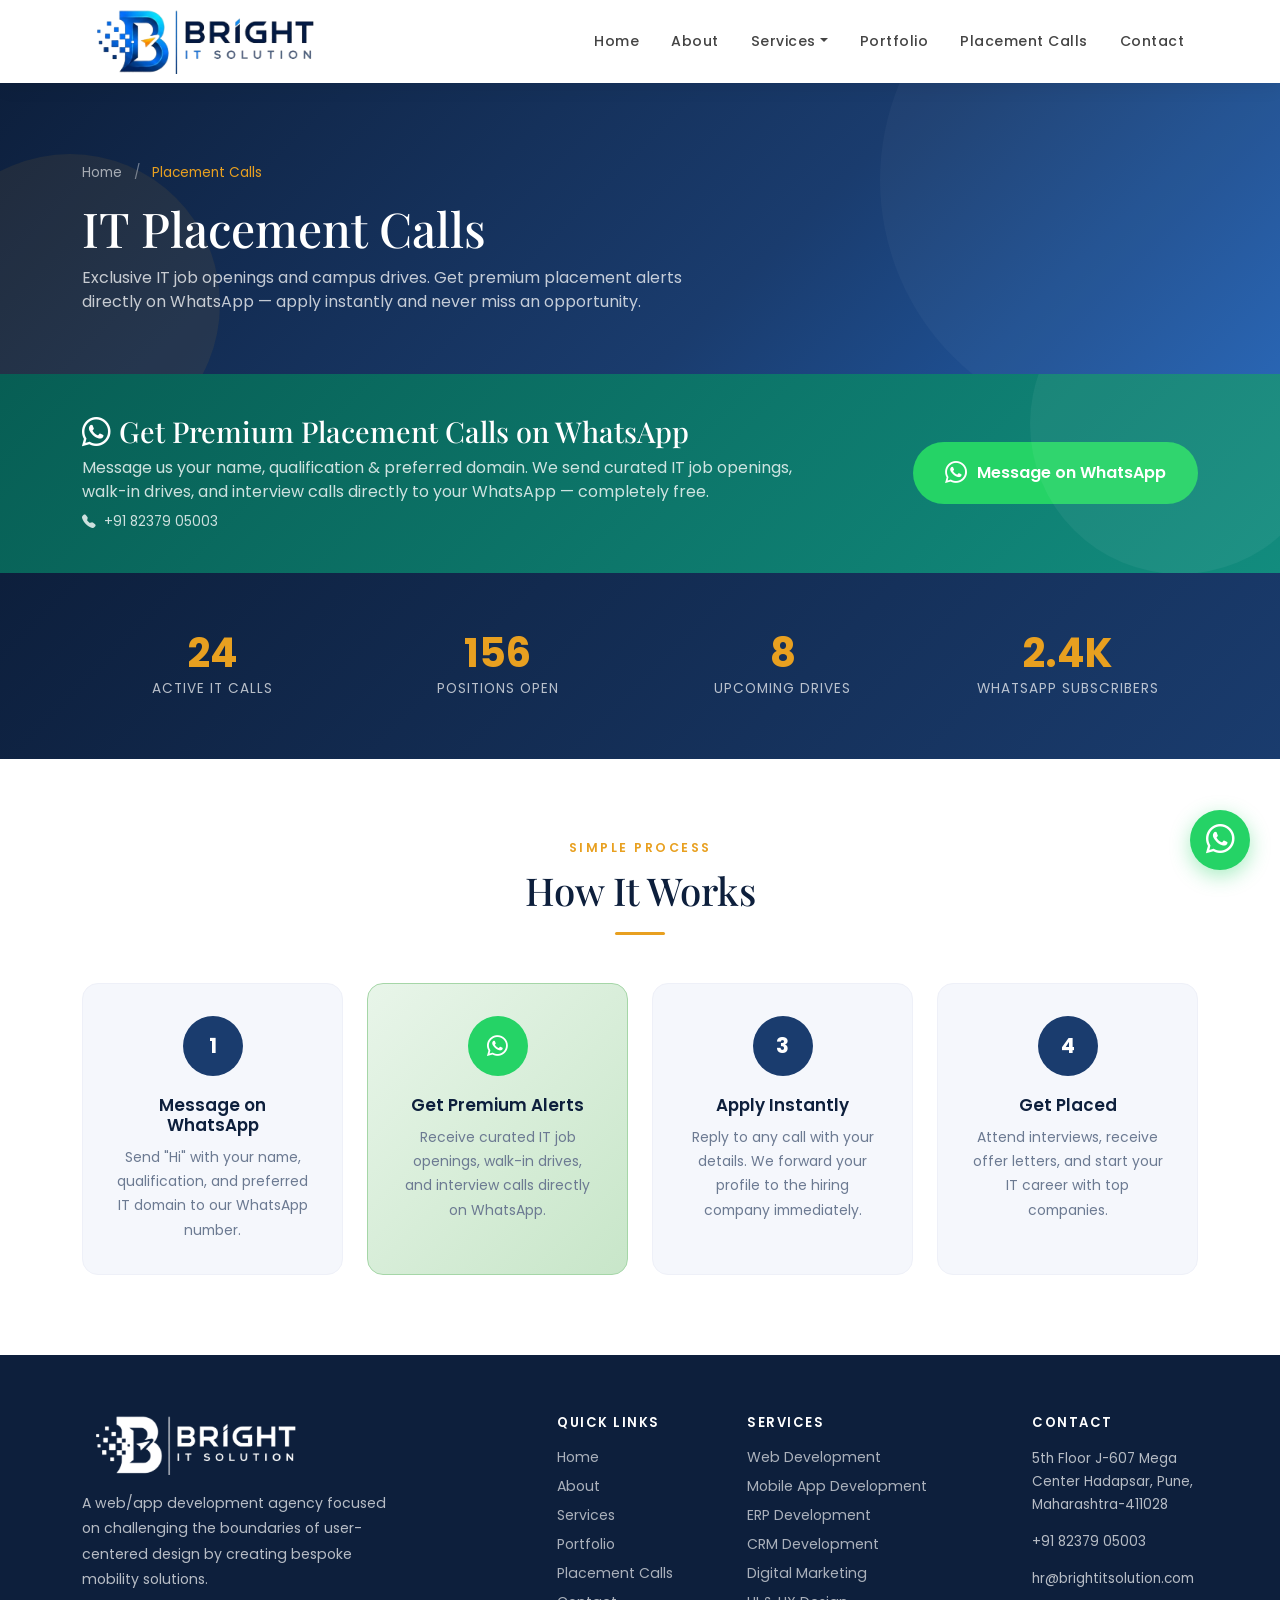
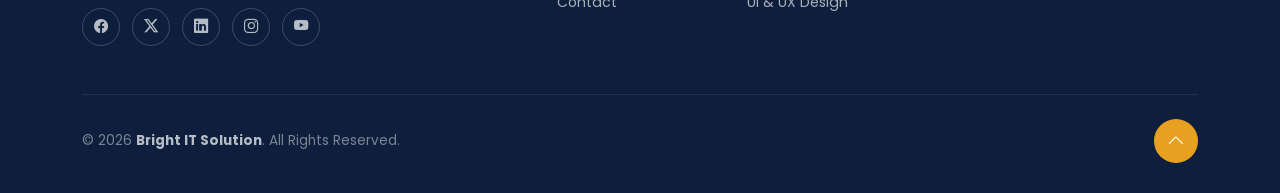
==== commit 359d85d9: "Update placement-calls-in-pune.html" ====
--- a/placement-calls-in-pune.html
+++ b/placement-calls-in-pune.html
@@ -5,7 +5,8 @@
     <meta charset="UTF-8" />
     <meta name="viewport" content="width=device-width, initial-scale=1.0" />
     <title>Placement Calls - IT Recruitment | Bright IT Solution</title>
-
+     <!-- Favicon -->
+    <link rel="icon" type="image/png" href="assets/images/logo.png" />
     <!-- Bootstrap 5 -->
     <link href="https://cdn.jsdelivr.net/npm/bootstrap@5.3.3/dist/css/bootstrap.min.css" rel="stylesheet" />
     <!-- Bootstrap Icons -->
